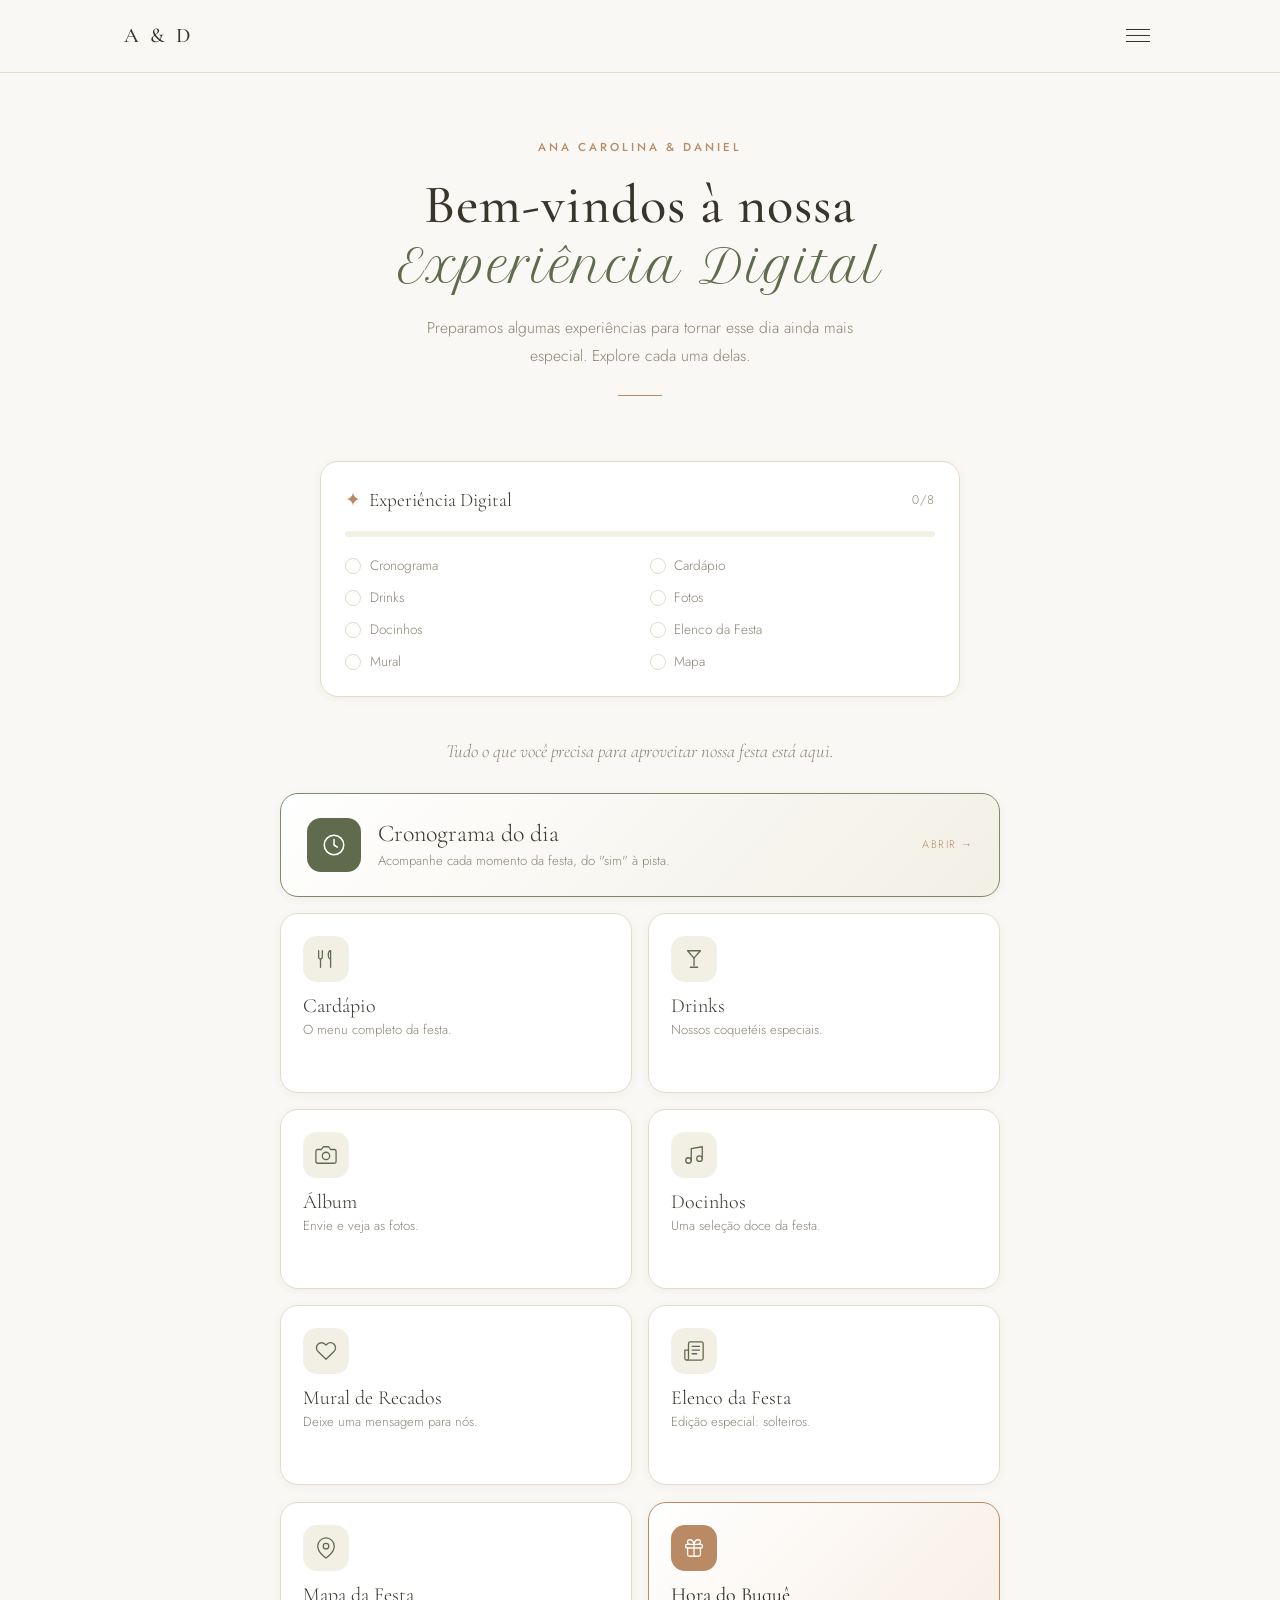
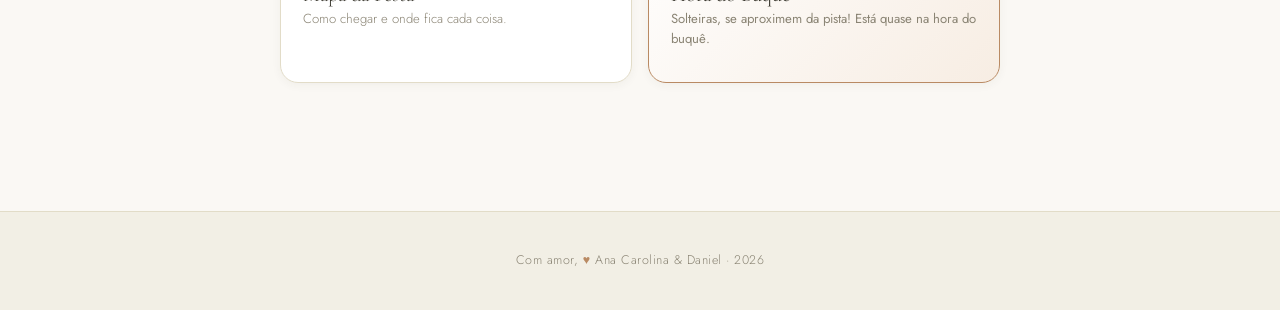
==== index.html @ 4f47874c "Ajustado docinhos" ====
<!DOCTYPE html>
<html lang="pt-BR">
<head>
  <meta charset="UTF-8" />
  <meta name="viewport" content="width=device-width, initial-scale=1.0" />
  <title>Ana Carolina &amp; Daniel | Experiência Digital</title>
  <meta name="description" content="Experiência digital do casamento de Ana Carolina e Daniel." />
  <meta name="theme-color" content="#faf8f4" />
  <link rel="icon" type="image/svg+xml" href="assets/favicon.svg" />
  <link rel="preconnect" href="https://fonts.googleapis.com" />
  <link href="https://fonts.googleapis.com/css2?family=Cormorant+Garamond:ital,wght@0,400;0,500;0,600;1,500&family=Jost:wght@300;400;500;600&family=Petit+Formal+Script&display=swap" rel="stylesheet" />
  <link rel="stylesheet" href="css/style.css" />
</head>
<body>
  <header class="site-header">
    <nav class="nav">
      <a href="index.html" class="nav-logo">A &amp; D</a>
      <button class="nav-toggle" aria-label="Abrir menu">
        <span></span><span></span><span></span>
      </button>
      <ul class="nav-links">
        <li><a href="index.html">Início</a></li>
        <li><a href="cronograma.html">Cronograma</a></li>
        <li><a href="cardapio.html">Cardápio</a></li>
        <li><a href="drinks.html">Drinks</a></li>
        <li><a href="album.html">Álbum Colaborativo</a></li>
        <li><a href="docinhos.html">Docinhos</a></li>
        <li><a href="mural.html">Mural de Recados</a></li>
        <li><a href="solteiros.html">Elenco da Festa</a></li>
        <li><a href="mapa.html">Mapa da Festa</a></li>
      </ul>
    </nav>
  </header>

  <main>
    <section class="hero hero-home reveal">
      <p class="hero-eyebrow">Ana Carolina &amp; Daniel</p>
      <h1>Bem-vindos à nossa<br /><span class="hero-highlight">Experiência Digital</span></h1>
      <p class="hero-lead">
        Preparamos algumas experiências para tornar esse dia ainda mais especial.
        Explore cada uma delas.
      </p>
      <div class="divider"></div>
    </section>

    <section class="section section-experiencia">
      <div class="container">
        <!-- Barra de progresso / gamificação -->
        <div class="progresso reveal" id="progresso" aria-live="polite">
          <div class="progresso-header">
            <span class="progresso-titulo">Experiência Digital</span>
            <span class="progresso-contador" id="progresso-contador">0/8</span>
          </div>
          <div class="progresso-barra"><span class="progresso-fill" id="progresso-fill"></span></div>
          <ul class="progresso-lista" id="progresso-lista"></ul>
          <p class="progresso-final" id="progresso-final" hidden>
            Você explorou toda a experiência digital do casamento!<br />
            <span>Obrigado por fazer parte deste momento.</span>
          </p>
        </div>

        <p class="experiencia-intro reveal">
          Tudo o que você precisa para aproveitar nossa festa está aqui.
        </p>

        <!-- Cronograma em destaque (CTA principal) -->
        <a class="xp-card xp-featured reveal" href="cronograma.html">
          <span class="xp-icon">
            <svg viewBox="0 0 24 24" fill="none" stroke="currentColor" stroke-width="1.4" stroke-linecap="round" stroke-linejoin="round"><circle cx="12" cy="12" r="9"/><path d="M12 7v5l3 2"/></svg>
          </span>
          <span class="xp-body">
            <span class="xp-title">Cronograma do dia</span>
            <span class="xp-desc">Acompanhe cada momento da festa, do "sim" à pista.</span>
          </span>
          <span class="xp-arrow">Abrir &rarr;</span>
        </a>

        <!-- Grid de experiências -->
        <div class="xp-grid">
          <a class="xp-card reveal" href="cardapio.html" style="--i:0">
            <span class="xp-icon">
              <svg viewBox="0 0 24 24" fill="none" stroke="currentColor" stroke-width="1.4" stroke-linecap="round" stroke-linejoin="round"><path d="M4 3v7a2 2 0 0 0 2 2h0a2 2 0 0 0 2-2V3"/><path d="M6 12v9"/><path d="M17 3c-1.5 0-2.5 1.8-2.5 4.5S15.5 12 17 12"/><path d="M17 3v18"/></svg>
            </span>
            <span class="xp-body">
              <span class="xp-title">Cardápio</span>
              <span class="xp-desc">O menu completo da festa.</span>
            </span>
            <span class="xp-arrow">Abrir &rarr;</span>
          </a>

          <a class="xp-card reveal" href="drinks.html" style="--i:1">
            <span class="xp-icon">
              <svg viewBox="0 0 24 24" fill="none" stroke="currentColor" stroke-width="1.4" stroke-linecap="round" stroke-linejoin="round"><path d="M5 3h14l-7 8z"/><path d="M12 11v8"/><path d="M8 21h8"/></svg>
            </span>
            <span class="xp-body">
              <span class="xp-title">Drinks</span>
              <span class="xp-desc">Nossos coquetéis especiais.</span>
            </span>
            <span class="xp-arrow">Abrir &rarr;</span>
          </a>

          <a class="xp-card reveal" href="album.html" style="--i:2">
            <span class="xp-icon">
              <svg viewBox="0 0 24 24" fill="none" stroke="currentColor" stroke-width="1.4" stroke-linecap="round" stroke-linejoin="round"><path d="M23 19a2 2 0 0 1-2 2H3a2 2 0 0 1-2-2V8a2 2 0 0 1 2-2h4l2-3h6l2 3h4a2 2 0 0 1 2 2z"/><circle cx="12" cy="13" r="4"/></svg>
            </span>
            <span class="xp-body">
              <span class="xp-title">Álbum</span>
              <span class="xp-desc">Envie e veja as fotos.</span>
            </span>
            <span class="xp-arrow">Abrir &rarr;</span>
          </a>

          <a class="xp-card reveal" href="docinhos.html" style="--i:3">
            <span class="xp-icon">
              <svg viewBox="0 0 24 24" fill="none" stroke="currentColor" stroke-width="1.4" stroke-linecap="round" stroke-linejoin="round"><path d="M9 18V5l12-2v13"/><circle cx="6" cy="18" r="3"/><circle cx="18" cy="16" r="3"/></svg>
            </span>
            <span class="xp-body">
              <span class="xp-title">Docinhos</span>
              <span class="xp-desc">Uma seleção doce da festa.</span>
            </span>
            <span class="xp-arrow">Abrir &rarr;</span>
          </a>

          <a class="xp-card reveal" href="mural.html" style="--i:4">
            <span class="xp-icon">
              <svg viewBox="0 0 24 24" fill="none" stroke="currentColor" stroke-width="1.4" stroke-linecap="round" stroke-linejoin="round"><path d="M20.8 4.6a5.5 5.5 0 0 0-7.8 0L12 5.6l-1-1a5.5 5.5 0 0 0-7.8 7.8l1 1L12 21l7.8-7.6 1-1a5.5 5.5 0 0 0 0-7.8z"/></svg>
            </span>
            <span class="xp-body">
              <span class="xp-title">Mural de Recados</span>
              <span class="xp-desc">Deixe uma mensagem para nós.</span>
            </span>
            <span class="xp-arrow">Abrir &rarr;</span>
          </a>

          <a class="xp-card reveal" href="solteiros.html" style="--i:5">
            <span class="xp-icon">
              <svg viewBox="0 0 24 24" fill="none" stroke="currentColor" stroke-width="1.4" stroke-linecap="round" stroke-linejoin="round"><path d="M4 22a2 2 0 0 1-2-2v-9h4"/><path d="M6 22h14a2 2 0 0 0 2-2V4a2 2 0 0 0-2-2H8a2 2 0 0 0-2 2v16a2 2 0 0 1-2 2z"/><path d="M10 7h8"/><path d="M10 11h8"/><path d="M10 15h5"/></svg>
            </span>
            <span class="xp-body">
              <span class="xp-title">Elenco da Festa</span>
              <span class="xp-desc">Edição especial: solteiros.</span>
            </span>
            <span class="xp-arrow">Abrir &rarr;</span>
          </a>

          <a class="xp-card reveal" href="mapa.html" style="--i:6">
            <span class="xp-icon">
              <svg viewBox="0 0 24 24" fill="none" stroke="currentColor" stroke-width="1.4" stroke-linecap="round" stroke-linejoin="round"><path d="M21 10c0 7-9 13-9 13s-9-6-9-13a9 9 0 0 1 18 0z"/><circle cx="12" cy="10" r="3"/></svg>
            </span>
            <span class="xp-body">
              <span class="xp-title">Mapa da Festa</span>
              <span class="xp-desc">Como chegar e onde fica cada coisa.</span>
            </span>
            <span class="xp-arrow">Abrir &rarr;</span>
          </a>

          <!-- Card surpresa: desbloqueia automaticamente no horário configurado em js/main.js -->
          <button type="button" class="xp-card xp-surprise is-locked reveal" id="surpresa-card" style="--i:7" aria-live="polite">
            <span class="xp-icon">
              <svg viewBox="0 0 24 24" fill="none" stroke="currentColor" stroke-width="1.4" stroke-linecap="round" stroke-linejoin="round"><rect x="3" y="8" width="18" height="4" rx="1"/><path d="M12 8v13"/><path d="M19 12v7a2 2 0 0 1-2 2H7a2 2 0 0 1-2-2v-7"/><path d="M7.5 8a2.5 2.5 0 0 1 0-5C11 3 12 8 12 8"/><path d="M16.5 8a2.5 2.5 0 0 0 0-5C13 3 12 8 12 8"/></svg>
            </span>
            <span class="xp-body">
              <span class="xp-title">Surpresa</span>
              <span class="xp-desc" id="surpresa-desc">Disponível mais tarde...</span>
            </span>
            <span class="xp-arrow" id="surpresa-arrow"></span>
          </button>
        </div>
      </div>
    </section>
  </main>

  <footer class="site-footer">
    <p>Com amor, <span class="heart">♥</span> Ana Carolina &amp; Daniel · <span data-ano-atual>2026</span></p>
  </footer>

  <script src="js/main.js"></script>
</body>
</html>
---- css/style.css ----
/* =========================================================
   Site do Casamento — Ana Carolina & Daniel
   Estilo: Clean & Minimalista, com tons terrosos e verde-oliva
   Inspirado na identidade visual dos convites/materiais do casal
   ========================================================= */

:root {
  --cor-bg: #faf8f4;
  --cor-bg-alt: #f2efe5;
  --cor-linha: #e2dcc8;
  --cor-texto: #37352c;
  --cor-texto-claro: #8a8474;
  --cor-verde: #7d8a68;
  --cor-verde-escuro: #5f6b4c;
  --cor-terracota: #b98a63;
  --cor-branco: #ffffff;
  --raio: 2px;
  --raio-card: 18px;
  --sombra: 0 2px 10px rgba(55, 53, 44, 0.05);
  --sombra-hover: 0 14px 30px rgba(55, 53, 44, 0.13);
  --fonte-serif: "Cormorant Garamond", serif;
  --fonte-sans: "Jost", sans-serif;
  --fonte-script: "Petit Formal Script", cursive;
}

* {
  box-sizing: border-box;
  margin: 0;
  padding: 0;
}

html {
  scroll-behavior: smooth;
}

body {
  font-family: var(--fonte-sans);
  font-weight: 300;
  background: var(--cor-bg);
  color: var(--cor-texto);
  line-height: 1.75;
}

h1, h2, h3, h4 {
  font-family: var(--fonte-serif);
  color: var(--cor-texto);
  font-weight: 500;
  letter-spacing: 0.3px;
}

a {
  text-decoration: none;
  color: inherit;
}

img {
  max-width: 100%;
  display: block;
}

.container {
  width: 100%;
  max-width: 1080px;
  margin: 0 auto;
  padding: 0 1.5rem;
}

/* ---------- Header / Navegação ---------- */
.site-header {
  position: sticky;
  top: 0;
  z-index: 100;
  background: rgba(250, 248, 244, 0.96);
  backdrop-filter: blur(6px);
  border-bottom: 1px solid var(--cor-linha);
}

.nav {
  display: flex;
  align-items: center;
  justify-content: space-between;
  padding: 1.1rem 1.5rem;
  max-width: 1080px;
  margin: 0 auto;
}

.nav-logo {
  font-family: var(--fonte-serif);
  font-size: 1.3rem;
  letter-spacing: 3px;
  text-transform: uppercase;
  color: var(--cor-texto);
  font-weight: 500;
  white-space: nowrap;
  flex-shrink: 0;
}

.nav-toggle {
  display: flex;
  flex-direction: column;
  gap: 5px;
  background: none;
  border: none;
  cursor: pointer;
  padding: 0.4rem;
}

.nav-toggle span {
  width: 24px;
  height: 1px;
  background: var(--cor-texto);
}

.nav-links {
  position: absolute;
  top: 100%;
  left: 0;
  right: 0;
  background: var(--cor-branco);
  flex-direction: column;
  padding: 0 1.5rem;
  gap: 0.9rem;
  max-height: 0;
  overflow: hidden;
  transition: max-height 0.3s ease, padding 0.3s ease;
  border-bottom: 0 solid var(--cor-linha);
  display: flex;
  list-style: none;
}

.nav-links.open {
  max-height: 500px;
  padding: 1.2rem 1.5rem;
  border-bottom-width: 1px;
}

.nav-links a {
  font-family: var(--fonte-sans);
  font-size: 0.7rem;
  text-transform: uppercase;
  letter-spacing: 1.6px;
  font-weight: 500;
  color: var(--cor-texto-claro);
  padding-bottom: 0.35rem;
  border-bottom: 1px solid transparent;
  transition: color 0.2s, border-color 0.2s;
  white-space: nowrap;
}

.nav-links a:hover,
.nav-links a.active {
  color: var(--cor-verde-escuro);
  border-color: var(--cor-verde);
}

/* ---------- Hero ---------- */
.hero {
  text-align: center;
  padding: 5.5rem 1.5rem 4rem;
  background: var(--cor-bg);
}

.hero-eyebrow {
  text-transform: uppercase;
  letter-spacing: 3px;
  font-size: 0.72rem;
  color: var(--cor-terracota);
  font-weight: 500;
  margin-bottom: 1.1rem;
}

.hero h1 {
  font-size: clamp(2.4rem, 6.5vw, 4.4rem);
  font-weight: 500;
  letter-spacing: 1px;
  margin: 0 0 0.8rem;
}

.hero-amp {
  font-family: var(--fonte-script);
  font-size: 0.75em;
  color: var(--cor-verde-escuro);
  padding: 0 0.1em;
}

.hero-script {
  font-family: var(--fonte-script);
  font-size: clamp(1.3rem, 3vw, 1.7rem);
  color: var(--cor-verde-escuro);
  font-weight: 400;
  margin: 0.4rem 0 1.6rem;
}

.hero p.data-local {
  font-size: 0.8rem;
  text-transform: uppercase;
  letter-spacing: 2.5px;
  color: var(--cor-texto-claro);
  margin-bottom: 2.4rem;
}

.hero .divider {
  width: 44px;
  height: 1px;
  background: var(--cor-terracota);
  margin: 1.6rem auto;
}

/* ---------- Botões ---------- */
.btn {
  display: inline-block;
  padding: 0.9rem 2.3rem;
  border-radius: 999px;
  background: transparent;
  border: 1px solid var(--cor-texto);
  color: var(--cor-texto) !important;
  font-weight: 500;
  transition: background 0.2s, color 0.2s;
  cursor: pointer;
  font-family: var(--fonte-sans);
  font-size: 0.72rem;
  text-transform: uppercase;
  letter-spacing: 2px;
}

.btn:hover {
  background: var(--cor-texto);
  color: var(--cor-branco) !important;
}

.btn-outline {
  border-color: var(--cor-verde);
  color: var(--cor-verde-escuro) !important;
}

.btn-outline:hover {
  background: var(--cor-verde);
  color: var(--cor-branco) !important;
  border-color: var(--cor-verde);
}

/* ---------- Seções genéricas ---------- */
.section {
  padding: 5rem 0;
}

.section-title {
  text-align: center;
  margin-bottom: 0.9rem;
  font-size: clamp(1.8rem, 4vw, 2.6rem);
  font-weight: 500;
}

.section-title::after {
  content: "";
  display: block;
  width: 42px;
  height: 1px;
  background: var(--cor-terracota);
  margin: 1rem auto 0;
}

.section-subtitle {
  text-align: center;
  color: var(--cor-texto-claro);
  max-width: 600px;
  margin: 0 auto 3rem;
  font-size: 0.95rem;
}

.section-alt {
  background: var(--cor-bg-alt);
}

/* ---------- Cards genéricos ---------- */
.card {
  background: transparent;
  border: 1px solid var(--cor-linha);
  border-radius: var(--raio);
  padding: 1.8rem 1.6rem;
  transition: border-color 0.2s, transform 0.2s;
  min-width: 0;
}

.card:hover {
  border-color: var(--cor-verde);
  transform: translateY(-2px);
}

.card h3 {
  font-size: 1.15rem;
  margin-bottom: 0.5rem;
}

.card p {
  color: var(--cor-texto-claro);
  font-size: 0.9rem;
}

.grid {
  display: grid;
  gap: 1.4rem;
  grid-template-columns: 1fr;
}

@media (min-width: 640px) {
  .grid-2 { grid-template-columns: repeat(2, 1fr); }
  .grid-3 { grid-template-columns: repeat(2, 1fr); }
}

@media (min-width: 900px) {
  .grid-3 { grid-template-columns: repeat(3, 1fr); }
}

/* ---------- Cronograma ---------- */
.timeline {
  position: relative;
  max-width: 680px;
  margin: 0 auto;
  padding-left: 2.3rem;
  border-left: 1px solid var(--cor-linha);
}

.timeline-item {
  position: relative;
  padding-bottom: 2.3rem;
}

.timeline-item::before {
  content: "";
  position: absolute;
  left: -2.42rem;
  top: 0.3rem;
  width: 9px;
  height: 9px;
  border-radius: 50%;
  background: var(--cor-bg);
  border: 1px solid var(--cor-verde-escuro);
}

.timeline-time {
  font-weight: 500;
  color: var(--cor-verde-escuro);
  font-family: var(--fonte-serif);
  font-size: 1.15rem;
  letter-spacing: 0.5px;
}

.timeline-title {
  font-family: var(--fonte-sans);
  font-weight: 600;
  text-transform: uppercase;
  font-size: 0.8rem;
  letter-spacing: 1.2px;
  margin: 0.35rem 0 0.35rem;
}

.timeline-desc {
  color: var(--cor-texto-claro);
  font-size: 0.9rem;
}

/* ---------- Cardápio / Drinks ---------- */
.menu-category {
  padding-bottom: 2.3rem;
}

.menu-category h3 {
  text-transform: uppercase;
  letter-spacing: 2.5px;
  font-weight: 500;
  font-size: 1rem;
  border-bottom: 1px solid var(--cor-linha);
  padding-bottom: 0.7rem;
  margin-bottom: 1.2rem;
  color: var(--cor-verde-escuro);
}

.menu-item {
  padding: 0.7rem 0;
  border-bottom: 1px dotted var(--cor-linha);
}

.menu-item:last-child {
  border-bottom: none;
}

.menu-item-name {
  font-weight: 500;
  color: var(--cor-texto);
  font-size: 0.95rem;
  overflow-wrap: break-word;
  word-break: break-word;
}

.menu-item-desc {
  color: var(--cor-texto-claro);
  font-size: 0.82rem;
  overflow-wrap: break-word;
  word-break: break-word;
}

.tag {
  display: inline-block;
  font-size: 0.6rem;
  text-transform: uppercase;
  letter-spacing: 1px;
  border: 1px solid var(--cor-terracota);
  color: var(--cor-terracota);
  padding: 0.12rem 0.5rem;
  border-radius: 999px;
  margin-left: 0.4rem;
  vertical-align: middle;
}

.tag-veg {
  border-color: var(--cor-verde-escuro);
  color: var(--cor-verde-escuro);
}

.drink-card {
  text-align: center;
  padding: 0;
  overflow: hidden;
}

.drink-photo {
  width: 100%;
  aspect-ratio: 1 / 1;
  background: var(--cor-bg-alt);
  border-bottom: 1px solid var(--cor-linha);
}

.drink-photo img {
  width: 100%;
  height: 100%;
  object-fit: cover;
}

.drink-card .menu-item-name {
  display: block;
  text-transform: uppercase;
  letter-spacing: 1.5px;
  font-size: 0.85rem;
  margin: 1.2rem 1.4rem 0.5rem;
}

.drink-card .menu-item-desc {
  font-size: 0.85rem;
  margin: 0 1.4rem 1.4rem;
}

.drink-card .menu-item-name:last-child {
  margin-bottom: 1.4rem;
}

.drink-tbd {
  color: var(--cor-terracota);
  font-style: italic;
}

/* ---------- Álbum colaborativo ---------- */
.album-box {
  text-align: center;
  max-width: 640px;
  margin: 0 auto;
}

.album-steps {
  text-align: left;
  max-width: 500px;
  margin: 2rem auto 0;
  counter-reset: step;
  list-style: none;
}

.album-steps li {
  position: relative;
  padding-left: 2.6rem;
  margin-bottom: 1.1rem;
  counter-increment: step;
  font-size: 0.92rem;
  color: var(--cor-texto-claro);
}

.album-steps li::before {
  content: counter(step);
  position: absolute;
  left: 0;
  top: -0.15rem;
  width: 1.8rem;
  height: 1.8rem;
  border-radius: 50%;
  border: 1px solid var(--cor-texto);
  color: var(--cor-texto);
  display: flex;
  align-items: center;
  justify-content: center;
  font-family: var(--fonte-serif);
  font-weight: 500;
  font-size: 0.9rem;
}

/* ---------- Mural de mensagens ---------- */
.mural-form {
  max-width: 560px;
  margin: 0 auto 3rem;
  display: grid;
  gap: 1.4rem;
}

.mural-form input,
.mural-form textarea {
  width: 100%;
  padding: 0.7rem 0.1rem;
  border: none;
  border-bottom: 1px solid var(--cor-linha);
  border-radius: 0;
  font-family: var(--fonte-sans);
  font-size: 0.95rem;
  background: transparent;
  color: var(--cor-texto);
}

.mural-form input::placeholder,
.mural-form textarea::placeholder {
  color: var(--cor-texto-claro);
}

.mural-form input:focus,
.mural-form textarea:focus {
  outline: none;
  border-color: var(--cor-verde-escuro);
}

.mural-form textarea {
  min-height: 100px;
  resize: vertical;
}

.mural-status {
  text-align: center;
  min-height: 1.2rem;
  color: var(--cor-verde-escuro);
  font-size: 0.85rem;
}

.mural-list {
  display: grid;
  gap: 1.2rem;
  grid-template-columns: repeat(auto-fit, minmax(260px, 1fr));
}

.mural-card {
  background: transparent;
  border: 1px solid var(--cor-linha);
  border-top: 2px solid var(--cor-terracota);
  border-radius: var(--raio);
  padding: 1.3rem;
}

.mural-message {
  font-family: var(--fonte-serif);
  font-style: italic;
  font-size: 1.05rem;
  margin-bottom: 0.7rem;
}

.mural-author {
  font-family: var(--fonte-sans);
  text-transform: uppercase;
  letter-spacing: 1px;
  color: var(--cor-verde-escuro);
  font-size: 0.7rem;
}

.mural-empty {
  text-align: center;
  color: var(--cor-texto-claro);
  grid-column: 1 / -1;
}

/* ---------- Jornal dos Solteiros ---------- */
.jornal-header {
  text-align: center;
  border-top: 1px solid var(--cor-texto);
  border-bottom: 1px solid var(--cor-texto);
  padding: 1.6rem 0;
  margin-bottom: 2.8rem;
}

.jornal-header h1 {
  font-size: clamp(1.9rem, 5vw, 3rem);
  letter-spacing: 1px;
}

.jornal-header .edicao {
  font-size: 0.72rem;
  text-transform: uppercase;
  letter-spacing: 2.5px;
  color: var(--cor-texto-claro);
}

.jornal-header .edicao-destaque {
  margin-top: 0.5rem;
  color: var(--cor-terracota);
  font-weight: 600;
}

.solteiro-card {
  background: transparent;
  border: 1px solid var(--cor-linha);
  border-radius: var(--raio);
  overflow: hidden;
}

.solteiro-foto {
  width: 100%;
  aspect-ratio: 4 / 3;
  object-fit: cover;
  background: var(--cor-bg-alt);
  filter: grayscale(10%);
}

.solteiro-info {
  padding: 1.2rem;
}

.solteiro-nome {
  font-size: 1.25rem;
  margin-bottom: 0.3rem;
}

.solteiro-manchete {
  font-family: var(--fonte-sans);
  font-weight: 500;
  color: var(--cor-terracota);
  font-size: 0.72rem;
  letter-spacing: 1px;
  text-transform: uppercase;
  margin-bottom: 0.6rem;
}

.solteiro-desc {
  font-size: 0.88rem;
  color: var(--cor-texto-claro);
  line-height: 1.6;
}

.solteiro-loc {
  font-size: 0.75rem;
  color: var(--cor-terracota);
  letter-spacing: 0.5px;
  margin-bottom: 0.6rem;
}

.solteiro-tags {
  margin-top: 0.9rem;
  font-size: 0.72rem;
  text-transform: uppercase;
  letter-spacing: 1px;
  color: var(--cor-verde-escuro);
  border-top: 1px solid var(--cor-linha);
  padding-top: 0.7rem;
}

.grid-3 .solteiro-card.reveal {
  transition-delay: calc(var(--i, 0) * 60ms);
}

/* ---------- Mapa da festa ---------- */
.mapa-embed {
  border: 1px solid var(--cor-linha);
  border-radius: var(--raio);
  overflow: hidden;
}

.mapa-embed iframe {
  width: 100%;
  height: 420px;
  border: 0;
}

.planta-baixa {
  max-width: 900px;
  margin: 2.8rem auto 0;
  text-align: center;
}

.planta-viewer {
  position: relative;
  height: 480px;
  border: 1px solid var(--cor-linha);
  border-radius: var(--raio-card, 12px);
  overflow: hidden;
  background: var(--cor-bg-alt);
  cursor: default;
  touch-action: none;
}

.planta-viewer.pode-arrastar {
  cursor: grab;
}

.planta-viewer.arrastando {
  cursor: grabbing;
}

.planta-viewer-track {
  position: relative;
  width: 100%;
  height: 100%;
  transform-origin: center center;
  transition: transform 0.15s ease-out;
  will-change: transform;
}

.planta-viewer.arrastando .planta-viewer-track {
  transition: none;
}

.planta-viewer-track img {
  width: 100%;
  height: 100%;
  object-fit: contain;
  -webkit-user-drag: none;
  user-select: none;
  pointer-events: none;
}

.map-marker {
  position: absolute;
  display: flex;
  flex-direction: column;
  align-items: center;
  gap: 0.25rem;
  transform: translate(-50%, -100%);
  z-index: 5;
}

.map-pin {
  width: 3rem;
  height: 3rem;
  border: 1px solid rgba(95, 107, 76, 0.25);
  border-radius: 999px;
  background: rgba(255, 255, 255, 0.92);
  color: var(--cor-verde-escuro);
  font-size: 1.45rem;
  line-height: 1;
  display: inline-grid;
  place-items: center;
  cursor: pointer;
  box-shadow: 0 8px 18px rgba(55, 53, 44, 0.12);
  transition: transform 0.2s ease, box-shadow 0.2s ease, border-color 0.2s ease;
}

.map-pin:hover,
.map-pin:focus-visible,
.map-pin.is-open {
  transform: scale(1.06);
  border-color: rgba(95, 107, 76, 0.45);
  box-shadow: 0 12px 24px rgba(55, 53, 44, 0.16);
}

.map-pin:focus-visible {
  outline: 2px solid rgba(95, 107, 76, 0.35);
  outline-offset: 3px;
}

.map-emoji {
  display: block;
  line-height: 1;
}

.map-label {
  padding: 0.2rem 0.55rem;
  border-radius: 999px;
  background: rgba(255, 255, 255, 0.88);
  border: 1px solid rgba(95, 107, 76, 0.12);
  color: var(--cor-texto);
  font-size: 0.72rem;
  font-weight: 500;
  letter-spacing: 0.3px;
  white-space: nowrap;
  pointer-events: none;
  box-shadow: 0 6px 14px rgba(55, 53, 44, 0.08);
}

.planta-controls {
  position: absolute;
  right: 0.9rem;
  bottom: 0.9rem;
  display: flex;
  gap: 0.4rem;
}

.planta-controls button {
  width: 34px;
  height: 34px;
  border-radius: 50%;
  border: 1px solid var(--cor-linha);
  background: var(--cor-branco);
  color: var(--cor-texto);
  font-size: 1rem;
  line-height: 1;
  cursor: pointer;
  box-shadow: var(--sombra);
  transition: background 0.2s, border-color 0.2s;
}

.planta-controls button:hover {
  background: var(--cor-bg-alt);
  border-color: var(--cor-verde);
}

@media (max-width: 600px) {
  .planta-viewer {
    height: 360px;
  }
}

/* ---------- Footer ---------- */
.site-footer {
  background: var(--cor-bg-alt);
  border-top: 1px solid var(--cor-linha);
  color: var(--cor-texto-claro);
  text-align: center;
  padding: 2.4rem 1.5rem;
  margin-top: 3rem;
}

.site-footer p {
  font-size: 0.78rem;
  letter-spacing: 0.5px;
}

.site-footer .heart {
  color: var(--cor-terracota);
}

/* =====================================================================
   Experiência Digital (Home) — cards tipo app, progresso e animações
   ===================================================================== */

/* ---------- Animações de entrada ---------- */
.reveal {
  opacity: 0;
  transform: translateY(18px);
  transition: opacity 0.6s ease, transform 0.6s ease;
  will-change: opacity, transform;
}

.reveal.is-visible {
  opacity: 1;
  transform: none;
}

@media (prefers-reduced-motion: reduce) {
  .reveal {
    opacity: 1;
    transform: none;
    transition: none;
  }
}

/* ---------- Hero da home ---------- */
.hero-home {
  padding: 4rem 1.5rem 1.5rem;
}

.hero-home h1 {
  font-size: clamp(2.1rem, 6vw, 3.4rem);
  line-height: 1.12;
  margin-bottom: 1.1rem;
}

.hero-highlight {
  font-family: var(--fonte-script);
  font-weight: 400;
  color: var(--cor-verde-escuro);
  font-size: 0.82em;
  display: inline-block;
  margin-top: 0.2rem;
}

.hero-lead {
  max-width: 480px;
  margin: 0 auto;
  color: var(--cor-texto-claro);
  font-size: 0.98rem;
}

.section-experiencia {
  padding-top: 1rem;
}

.experiencia-intro {
  text-align: center;
  color: var(--cor-texto-claro);
  font-family: var(--fonte-serif);
  font-style: italic;
  font-size: 1.15rem;
  margin: 0 auto 1.6rem;
  max-width: 520px;
}

/* ---------- Barra de progresso / gamificação ---------- */
.progresso {
  background: var(--cor-branco);
  border: 1px solid var(--cor-linha);
  border-radius: var(--raio-card);
  box-shadow: var(--sombra);
  padding: 1.4rem 1.5rem;
  max-width: 640px;
  margin: 0 auto 2.4rem;
}

.progresso-header {
  display: flex;
  align-items: center;
  justify-content: space-between;
  margin-bottom: 0.8rem;
}

.progresso-titulo {
  font-family: var(--fonte-serif);
  font-size: 1.2rem;
  color: var(--cor-texto);
}

.progresso-titulo::before {
  content: "✦";
  color: var(--cor-terracota);
  margin-right: 0.5rem;
}

.progresso-contador {
  font-size: 0.78rem;
  letter-spacing: 1px;
  color: var(--cor-texto-claro);
  font-variant-numeric: tabular-nums;
}

.progresso-barra {
  height: 6px;
  border-radius: 999px;
  background: var(--cor-bg-alt);
  overflow: hidden;
  margin-bottom: 1.1rem;
}

.progresso-fill {
  display: block;
  height: 100%;
  width: 0;
  border-radius: 999px;
  background: linear-gradient(90deg, var(--cor-verde), var(--cor-terracota));
  transition: width 0.7s ease;
}

.progresso-lista {
  list-style: none;
  display: grid;
  grid-template-columns: repeat(2, 1fr);
  gap: 0.5rem 1.2rem;
}

.progresso-item {
  display: flex;
  align-items: center;
  gap: 0.55rem;
  font-size: 0.85rem;
}

.progresso-item a {
  color: var(--cor-texto-claro);
  transition: color 0.2s;
}

.progresso-item a:hover {
  color: var(--cor-verde-escuro);
}

.progresso-check {
  width: 16px;
  height: 16px;
  border-radius: 50%;
  border: 1px solid var(--cor-linha);
  flex-shrink: 0;
  position: relative;
  transition: background 0.3s, border-color 0.3s;
}

.progresso-item.feito .progresso-check {
  background: var(--cor-verde-escuro);
  border-color: var(--cor-verde-escuro);
}

.progresso-item.feito .progresso-check::after {
  content: "";
  position: absolute;
  left: 5px;
  top: 2px;
  width: 4px;
  height: 8px;
  border: solid var(--cor-branco);
  border-width: 0 1.5px 1.5px 0;
  transform: rotate(45deg);
}

.progresso-item.feito a {
  color: var(--cor-texto);
}

.progresso-final {
  text-align: center;
  margin-top: 1.2rem;
  padding-top: 1.1rem;
  border-top: 1px solid var(--cor-linha);
  font-family: var(--fonte-serif);
  font-size: 1.15rem;
  color: var(--cor-verde-escuro);
}

.progresso-final span {
  display: block;
  font-family: var(--fonte-sans);
  font-size: 0.82rem;
  color: var(--cor-texto-claro);
  margin-top: 0.3rem;
}

/* ---------- Cards de experiência ---------- */
.xp-grid {
  display: grid;
  grid-template-columns: repeat(2, 1fr);
  gap: 1rem;
  max-width: 720px;
  margin: 0 auto;
}

.xp-grid .reveal {
  transition-delay: calc(var(--i, 0) * 55ms);
}

.xp-card {
  display: flex;
  flex-direction: column;
  align-items: flex-start;
  gap: 0.7rem;
  background: var(--cor-branco);
  border: 1px solid var(--cor-linha);
  border-radius: var(--raio-card);
  box-shadow: var(--sombra);
  padding: 1.4rem;
  text-align: left;
  color: inherit;
  cursor: pointer;
  font-family: inherit;
  width: 100%;
  transition: transform 0.28s ease, box-shadow 0.28s ease, border-color 0.28s ease;
}

.xp-card:hover {
  transform: translateY(-4px) scale(1.02);
  box-shadow: var(--sombra-hover);
  border-color: transparent;
}

.xp-card:active {
  transform: translateY(-1px) scale(1.0);
}

.xp-icon {
  display: inline-flex;
  align-items: center;
  justify-content: center;
  width: 46px;
  height: 46px;
  border-radius: 14px;
  background: var(--cor-bg-alt);
  color: var(--cor-verde-escuro);
}

.xp-icon svg {
  width: 22px;
  height: 22px;
}

.xp-body {
  display: flex;
  flex-direction: column;
  gap: 0.15rem;
}

.xp-title {
  font-family: var(--fonte-serif);
  font-size: 1.25rem;
  line-height: 1.2;
  color: var(--cor-texto);
}

.xp-desc {
  font-size: 0.82rem;
  color: var(--cor-texto-claro);
  line-height: 1.5;
}

.xp-arrow {
  margin-top: auto;
  font-size: 0.68rem;
  text-transform: uppercase;
  letter-spacing: 1.5px;
  color: var(--cor-terracota);
  opacity: 0;
  transform: translateX(-4px);
  transition: opacity 0.28s ease, transform 0.28s ease;
}

.xp-card:hover .xp-arrow {
  opacity: 1;
  transform: none;
}

/* Cronograma em destaque (CTA principal) */
.xp-featured {
  flex-direction: row;
  align-items: center;
  gap: 1.1rem;
  max-width: 720px;
  margin: 0 auto 1rem;
  padding: 1.5rem 1.6rem;
  background: linear-gradient(135deg, #ffffff 0%, var(--cor-bg-alt) 100%);
  border-color: var(--cor-verde);
}

.xp-featured .xp-icon {
  width: 54px;
  height: 54px;
  background: var(--cor-verde-escuro);
  color: var(--cor-branco);
  flex-shrink: 0;
}

.xp-featured .xp-icon svg {
  width: 26px;
  height: 26px;
}

.xp-featured .xp-body {
  flex: 1;
}

.xp-featured .xp-title {
  font-size: 1.5rem;
}

.xp-featured .xp-arrow {
  margin-top: 0;
  opacity: 1;
  transform: none;
  white-space: nowrap;
}

/* Card surpresa (bloqueado / liberado) */
.xp-surprise.is-locked {
  cursor: default;
  background: var(--cor-bg-alt);
  border-style: dashed;
  box-shadow: none;
}

.xp-surprise.is-locked:hover {
  transform: none;
  box-shadow: none;
  border-color: var(--cor-linha);
}

.xp-surprise.is-locked .xp-icon {
  background: transparent;
  color: var(--cor-texto-claro);
}

.xp-surprise.is-locked .xp-title,
.xp-surprise.is-locked .xp-desc {
  color: var(--cor-texto-claro);
}

.xp-surprise.is-unlocked {
  border-color: var(--cor-terracota);
  background: linear-gradient(135deg, #ffffff 0%, #f7ede3 100%);
}

.xp-surprise.is-unlocked .xp-icon {
  background: var(--cor-terracota);
  color: var(--cor-branco);
}

/* ---------- Docinhos ---------- */
.docinhos-box {
  max-width: 640px;
  margin: 0 auto;
  border-radius: var(--raio-card);
  overflow: hidden;
  box-shadow: var(--sombra);
}

.docinhos-box iframe {
  display: block;
  width: 100%;
  border: 0;
}

/* ---------- Responsividade da home ---------- */
@media (max-width: 480px) {
  .xp-grid {
    gap: 0.8rem;
  }

  .xp-card {
    padding: 1.1rem;
    border-radius: 16px;
  }

  .xp-icon {
    width: 42px;
    height: 42px;
  }

  .xp-title {
    font-size: 1.1rem;
  }

  .xp-arrow {
    opacity: 1;
    transform: none;
  }

  .xp-featured {
    padding: 1.2rem;
  }

  .xp-featured .xp-title {
    font-size: 1.3rem;
  }

  .progresso-lista {
    grid-template-columns: 1fr;
  }
}
.map-tooltip {
  position: absolute;
  left: 50%;
  bottom: calc(100% + 10px);
  transform: translateX(-50%) translateY(4px);
  background: rgba(35, 28, 23, 0.96);
  color: #fff;
  font-size: 0.72rem;
  line-height: 1.35;
  padding: 0.45rem 0.6rem;
  border-radius: 10px;
  width: max-content;
  max-width: 180px;
  text-align: center;
  pointer-events: none;
  opacity: 0;
  transition: opacity 0.2s ease, transform 0.2s ease;
  z-index: 6;
}

.map-tooltip::after {
  content: "";
  position: absolute;
  top: 100%;
  left: 50%;
  transform: translateX(-50%);
  border: 6px solid transparent;
  border-top-color: rgba(35, 28, 23, 0.96);
}

.map-pin.is-open + .map-tooltip {
  opacity: 1;
  transform: translateX(-50%) translateY(0);
}
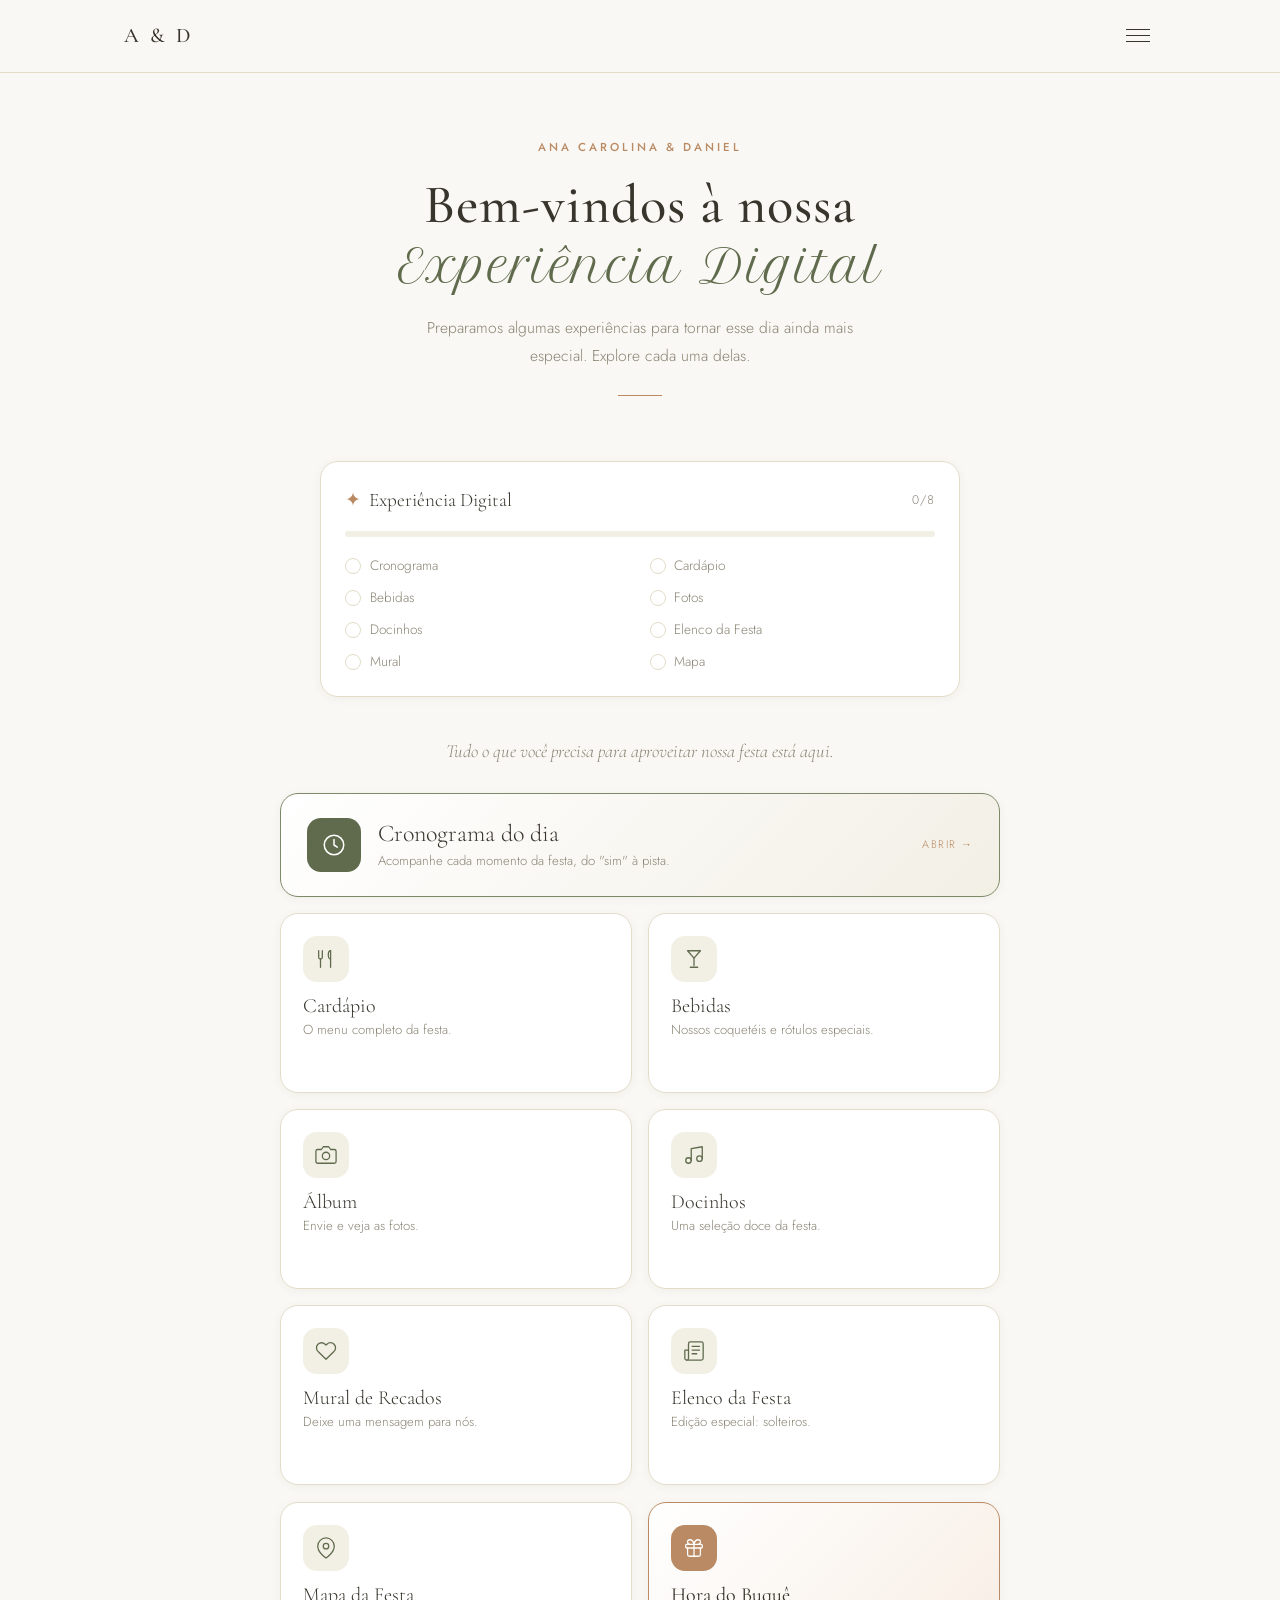
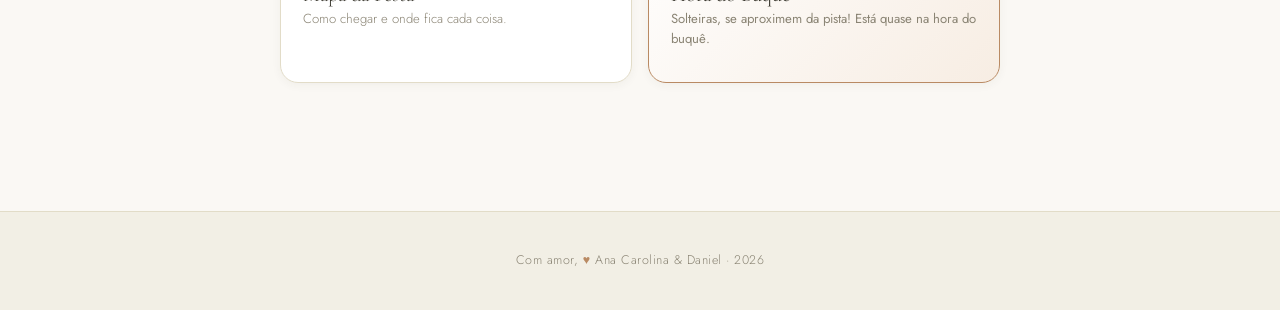
==== commit 2c44879d: "alterado bebidas" ====
--- a/index.html
+++ b/index.html
@@ -22,7 +22,7 @@
         <li><a href="index.html">Início</a></li>
         <li><a href="cronograma.html">Cronograma</a></li>
         <li><a href="cardapio.html">Cardápio</a></li>
-        <li><a href="drinks.html">Drinks</a></li>
+        <li><a href="drinks.html">Bebidas</a></li>
         <li><a href="album.html">Álbum Colaborativo</a></li>
         <li><a href="docinhos.html">Docinhos</a></li>
         <li><a href="mural.html">Mural de Recados</a></li>
@@ -93,8 +93,8 @@
               <svg viewBox="0 0 24 24" fill="none" stroke="currentColor" stroke-width="1.4" stroke-linecap="round" stroke-linejoin="round"><path d="M5 3h14l-7 8z"/><path d="M12 11v8"/><path d="M8 21h8"/></svg>
             </span>
             <span class="xp-body">
-              <span class="xp-title">Drinks</span>
-              <span class="xp-desc">Nossos coquetéis especiais.</span>
+              <span class="xp-title">Bebidas</span>
+              <span class="xp-desc">Nossos coquetéis e rótulos especiais.</span>
             </span>
             <span class="xp-arrow">Abrir &rarr;</span>
           </a>
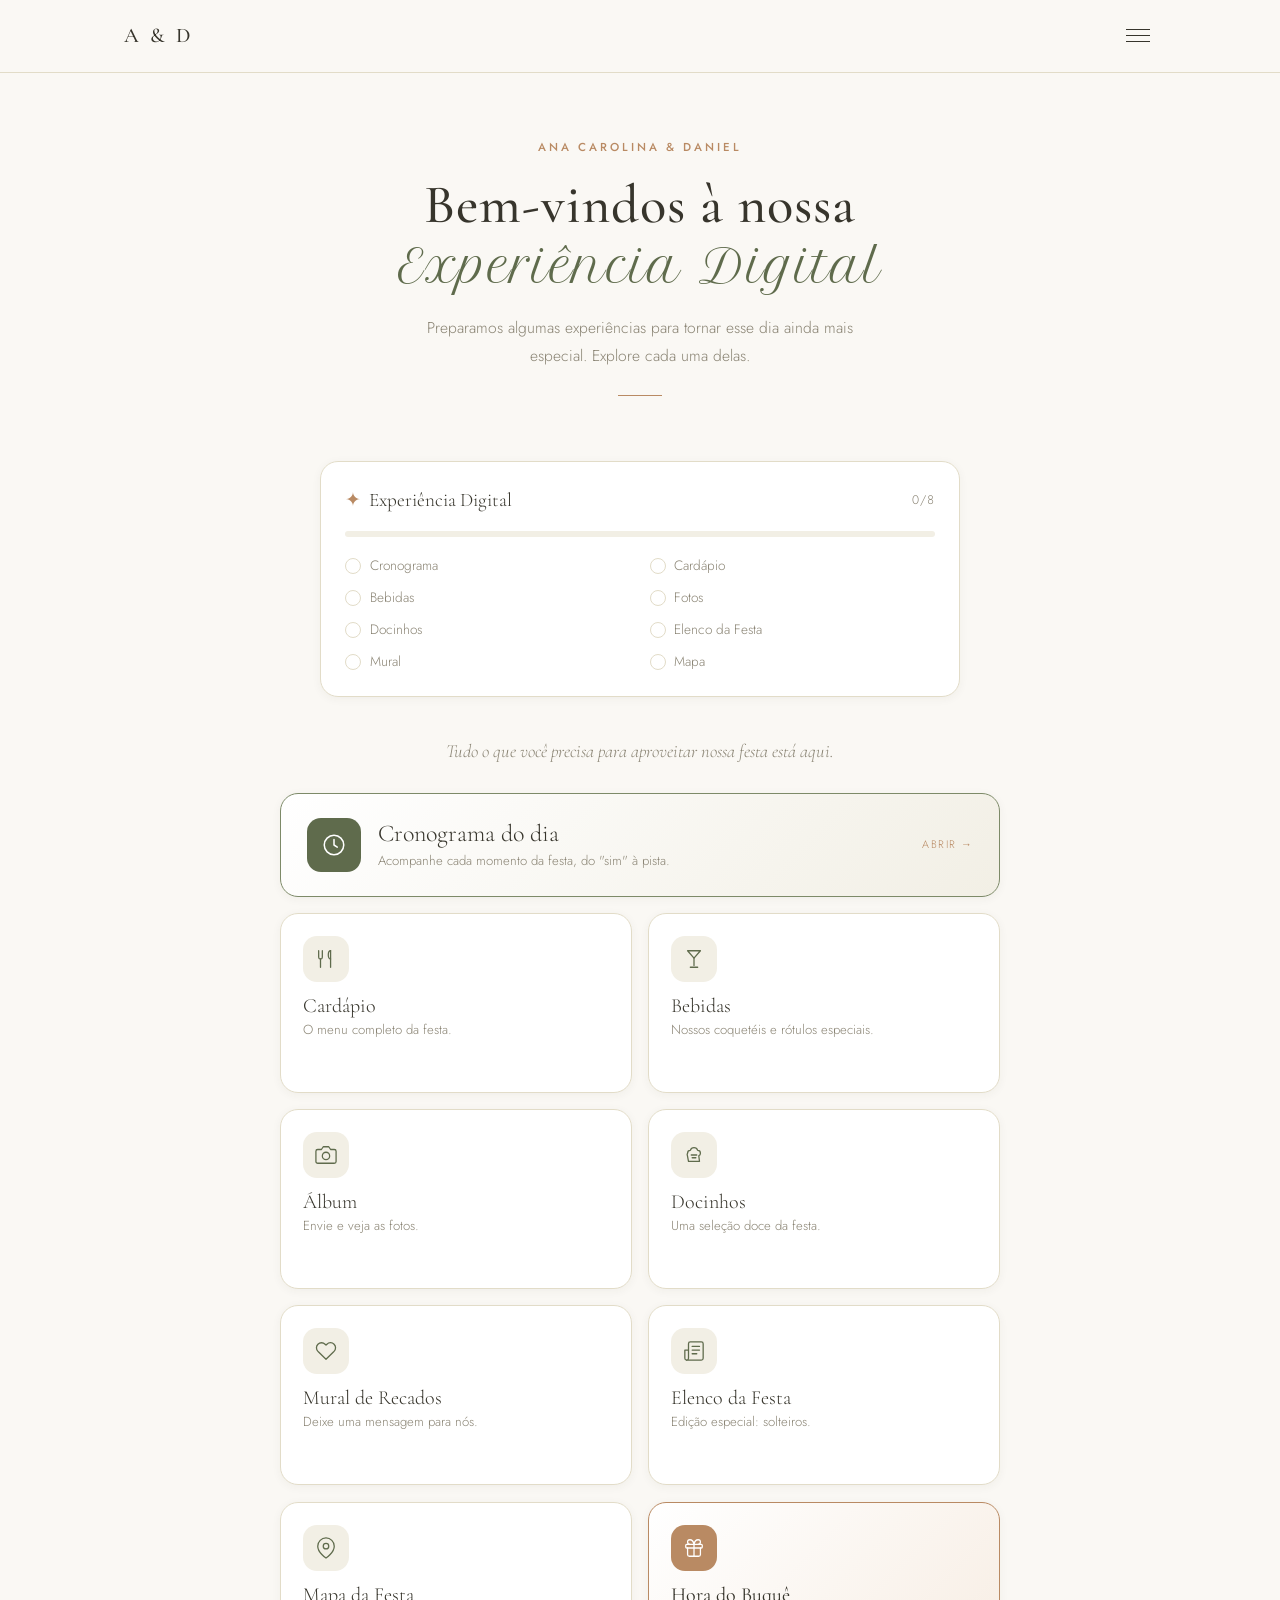
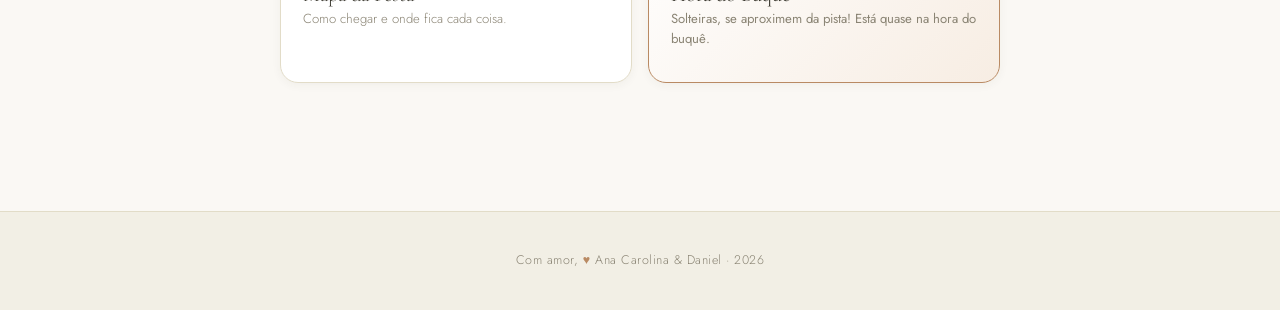
==== commit a92c9fbe: "Add docinhos" ====
--- a/index.html
+++ b/index.html
@@ -112,7 +112,7 @@
 
           <a class="xp-card reveal" href="docinhos.html" style="--i:3">
             <span class="xp-icon">
-              <svg viewBox="0 0 24 24" fill="none" stroke="currentColor" stroke-width="1.4" stroke-linecap="round" stroke-linejoin="round"><path d="M9 18V5l12-2v13"/><circle cx="6" cy="18" r="3"/><circle cx="18" cy="16" r="3"/></svg>
+              <svg viewBox="0 0 24 24" fill="none" stroke="currentColor" stroke-width="1.4" stroke-linecap="round" stroke-linejoin="round"><path d="M5 10c0-1.7 1.3-3 3-3 .6-2 2.2-3 4-3s3.4 1 4 3c1.7 0 3 1.3 3 3 0 1.2-.7 2.3-1.8 2.8L18 19H6l-1.2-6.2A3 3 0 0 1 5 10Z"/><path d="M9 12h6"/><path d="M10 15h4"/></svg>
             </span>
             <span class="xp-body">
               <span class="xp-title">Docinhos</span>
--- a/css/style.css
+++ b/css/style.css
@@ -739,18 +739,18 @@
 }
 
 .map-pin {
-  width: 3rem;
-  height: 3rem;
+  width: 1.5rem;
+  height: 1.5rem;
   border: 1px solid rgba(95, 107, 76, 0.25);
   border-radius: 999px;
   background: rgba(255, 255, 255, 0.92);
   color: var(--cor-verde-escuro);
-  font-size: 1.45rem;
+  font-size: 0.72rem;
   line-height: 1;
   display: inline-grid;
   place-items: center;
   cursor: pointer;
-  box-shadow: 0 8px 18px rgba(55, 53, 44, 0.12);
+  box-shadow: 0 4px 9px rgba(55, 53, 44, 0.12);
   transition: transform 0.2s ease, box-shadow 0.2s ease, border-color 0.2s ease;
 }
 
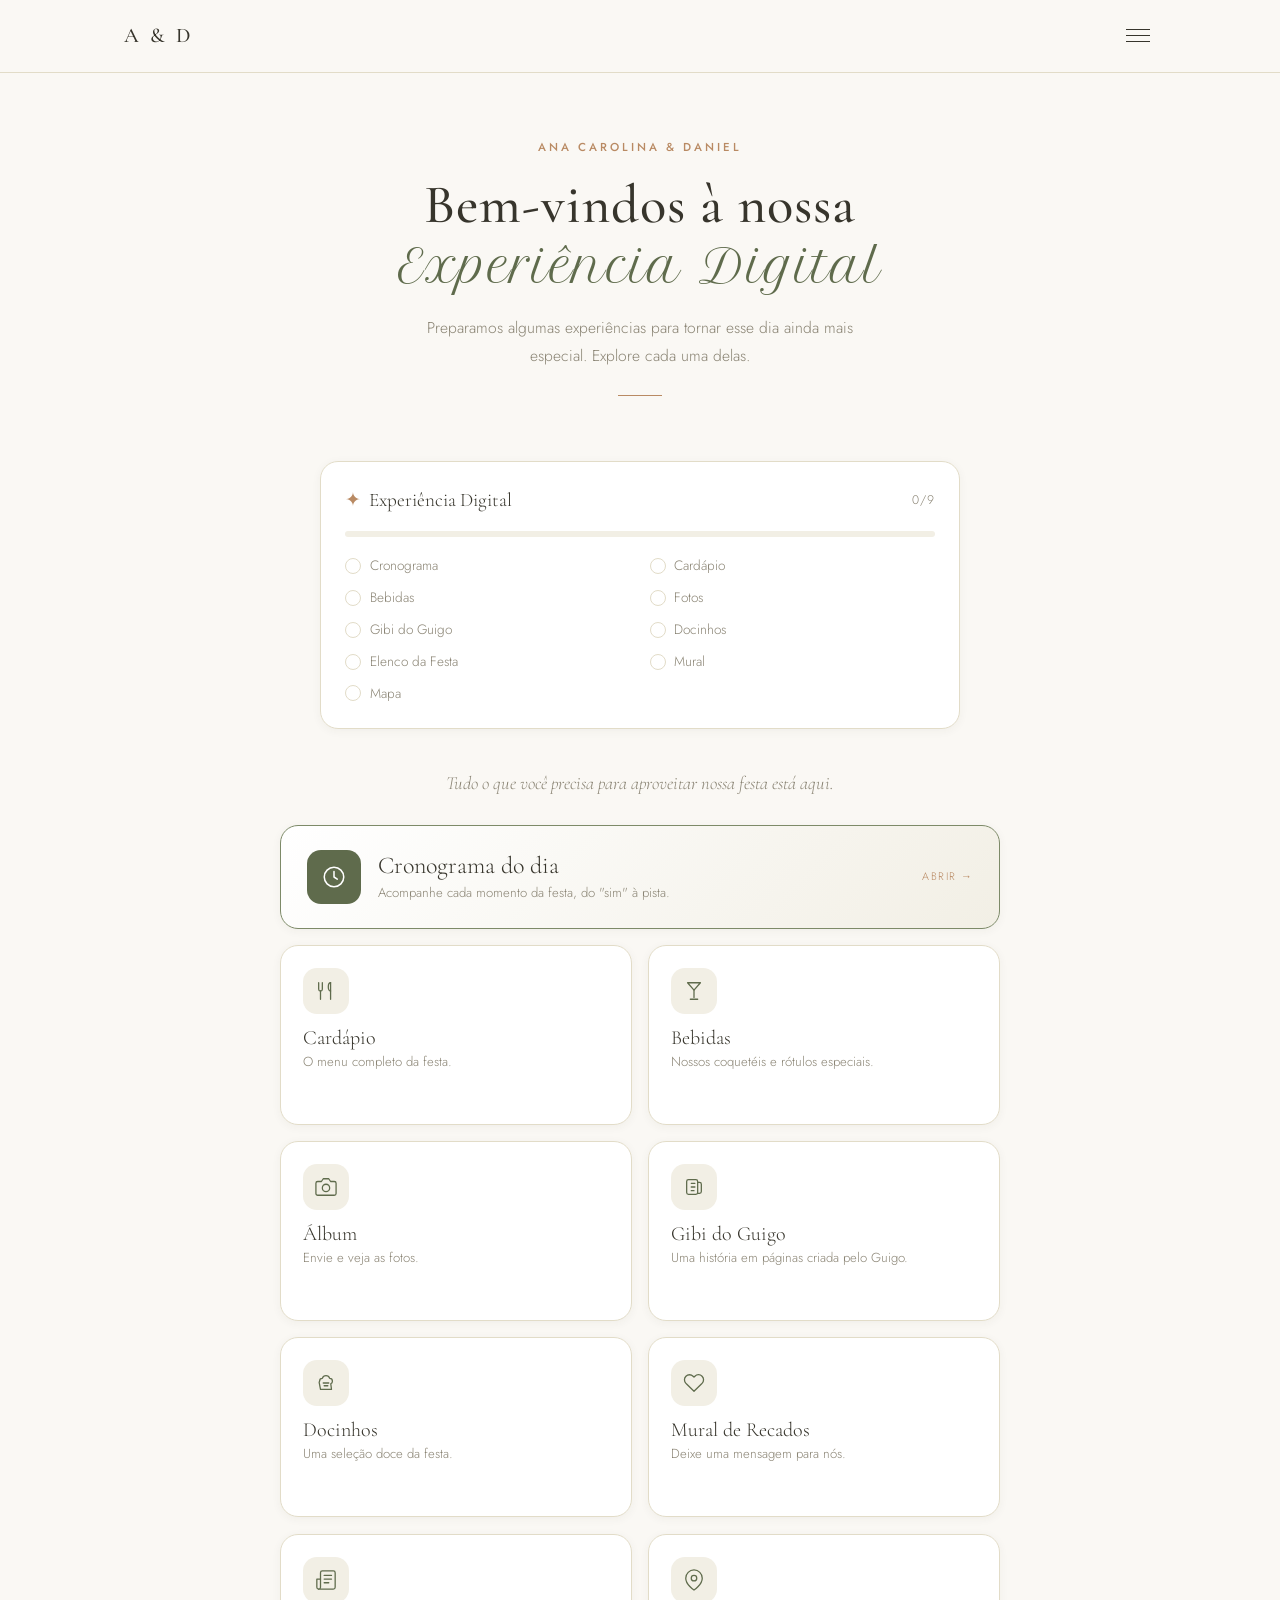
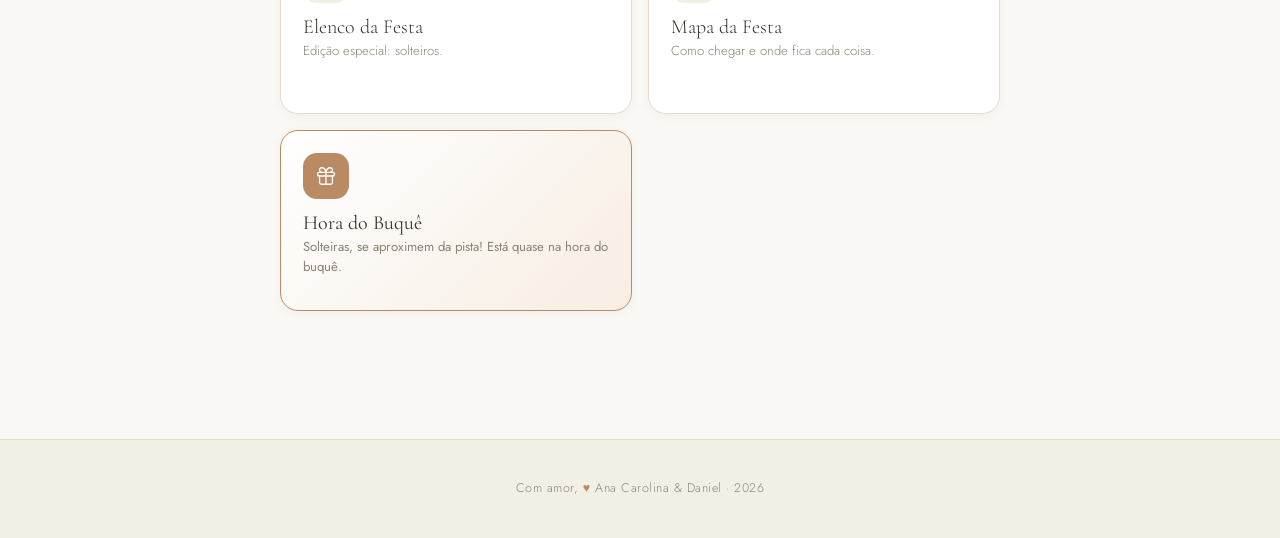
==== commit 046433d4: "Add gibi" ====
--- a/index.html
+++ b/index.html
@@ -24,6 +24,7 @@
         <li><a href="cardapio.html">Cardápio</a></li>
         <li><a href="drinks.html">Bebidas</a></li>
         <li><a href="album.html">Álbum Colaborativo</a></li>
+        <li><a href="gibi.html">Gibi do Guigo</a></li>
         <li><a href="docinhos.html">Docinhos</a></li>
         <li><a href="mural.html">Mural de Recados</a></li>
         <li><a href="solteiros.html">Elenco da Festa</a></li>
@@ -110,7 +111,18 @@
             <span class="xp-arrow">Abrir &rarr;</span>
           </a>
 
-          <a class="xp-card reveal" href="docinhos.html" style="--i:3">
+          <a class="xp-card reveal" href="gibi.html" style="--i:3">
+            <span class="xp-icon">
+              <svg viewBox="0 0 24 24" fill="none" stroke="currentColor" stroke-width="1.4" stroke-linecap="round" stroke-linejoin="round"><path d="M6 4h8a2 2 0 0 1 2 2v12a2 2 0 0 1-2 2H6a2 2 0 0 1-2-2V6a2 2 0 0 1 2-2z"/><path d="M16 7h2a2 2 0 0 1 2 2v8a2 2 0 0 1-2 2h-2"/><path d="M9 8h4"/><path d="M9 12h4"/><path d="M9 16h3"/></svg>
+            </span>
+            <span class="xp-body">
+              <span class="xp-title">Gibi do Guigo</span>
+              <span class="xp-desc">Uma história em páginas criada pelo Guigo.</span>
+            </span>
+            <span class="xp-arrow">Abrir &rarr;</span>
+          </a>
+
+          <a class="xp-card reveal" href="docinhos.html" style="--i:4">
             <span class="xp-icon">
               <svg viewBox="0 0 24 24" fill="none" stroke="currentColor" stroke-width="1.4" stroke-linecap="round" stroke-linejoin="round"><path d="M5 10c0-1.7 1.3-3 3-3 .6-2 2.2-3 4-3s3.4 1 4 3c1.7 0 3 1.3 3 3 0 1.2-.7 2.3-1.8 2.8L18 19H6l-1.2-6.2A3 3 0 0 1 5 10Z"/><path d="M9 12h6"/><path d="M10 15h4"/></svg>
             </span>
@@ -121,7 +133,7 @@
             <span class="xp-arrow">Abrir &rarr;</span>
           </a>
 
-          <a class="xp-card reveal" href="mural.html" style="--i:4">
+          <a class="xp-card reveal" href="mural.html" style="--i:5">
             <span class="xp-icon">
               <svg viewBox="0 0 24 24" fill="none" stroke="currentColor" stroke-width="1.4" stroke-linecap="round" stroke-linejoin="round"><path d="M20.8 4.6a5.5 5.5 0 0 0-7.8 0L12 5.6l-1-1a5.5 5.5 0 0 0-7.8 7.8l1 1L12 21l7.8-7.6 1-1a5.5 5.5 0 0 0 0-7.8z"/></svg>
             </span>
@@ -132,7 +144,7 @@
             <span class="xp-arrow">Abrir &rarr;</span>
           </a>
 
-          <a class="xp-card reveal" href="solteiros.html" style="--i:5">
+          <a class="xp-card reveal" href="solteiros.html" style="--i:6">
             <span class="xp-icon">
               <svg viewBox="0 0 24 24" fill="none" stroke="currentColor" stroke-width="1.4" stroke-linecap="round" stroke-linejoin="round"><path d="M4 22a2 2 0 0 1-2-2v-9h4"/><path d="M6 22h14a2 2 0 0 0 2-2V4a2 2 0 0 0-2-2H8a2 2 0 0 0-2 2v16a2 2 0 0 1-2 2z"/><path d="M10 7h8"/><path d="M10 11h8"/><path d="M10 15h5"/></svg>
             </span>
@@ -143,7 +155,7 @@
             <span class="xp-arrow">Abrir &rarr;</span>
           </a>
 
-          <a class="xp-card reveal" href="mapa.html" style="--i:6">
+          <a class="xp-card reveal" href="mapa.html" style="--i:7">
             <span class="xp-icon">
               <svg viewBox="0 0 24 24" fill="none" stroke="currentColor" stroke-width="1.4" stroke-linecap="round" stroke-linejoin="round"><path d="M21 10c0 7-9 13-9 13s-9-6-9-13a9 9 0 0 1 18 0z"/><circle cx="12" cy="10" r="3"/></svg>
             </span>
@@ -155,7 +167,7 @@
           </a>
 
           <!-- Card surpresa: desbloqueia automaticamente no horário configurado em js/main.js -->
-          <button type="button" class="xp-card xp-surprise is-locked reveal" id="surpresa-card" style="--i:7" aria-live="polite">
+          <button type="button" class="xp-card xp-surprise is-locked reveal" id="surpresa-card" style="--i:8" aria-live="polite">
             <span class="xp-icon">
               <svg viewBox="0 0 24 24" fill="none" stroke="currentColor" stroke-width="1.4" stroke-linecap="round" stroke-linejoin="round"><rect x="3" y="8" width="18" height="4" rx="1"/><path d="M12 8v13"/><path d="M19 12v7a2 2 0 0 1-2 2H7a2 2 0 0 1-2-2v-7"/><path d="M7.5 8a2.5 2.5 0 0 1 0-5C11 3 12 8 12 8"/><path d="M16.5 8a2.5 2.5 0 0 0 0-5C13 3 12 8 12 8"/></svg>
             </span>
--- a/css/style.css
+++ b/css/style.css
@@ -710,6 +710,9 @@
   position: relative;
   width: 100%;
   height: 100%;
+  display: flex;
+  align-items: center;
+  justify-content: center;
   transform-origin: center center;
   transition: transform 0.15s ease-out;
   will-change: transform;
@@ -719,10 +722,21 @@
   transition: none;
 }
 
+.planta-map-surface {
+  position: relative;
+  width: min(100%, calc(100vh * 1840 / 1230));
+  max-width: 100%;
+  max-height: 100%;
+  aspect-ratio: 1840 / 1230;
+  overflow: hidden;
+}
+
 .planta-viewer-track img {
+  display: block;
   width: 100%;
   height: 100%;
   object-fit: contain;
+  object-position: center;
   -webkit-user-drag: none;
   user-select: none;
   pointer-events: none;
@@ -772,20 +786,6 @@
   line-height: 1;
 }
 
-.map-label {
-  padding: 0.2rem 0.55rem;
-  border-radius: 999px;
-  background: rgba(255, 255, 255, 0.88);
-  border: 1px solid rgba(95, 107, 76, 0.12);
-  color: var(--cor-texto);
-  font-size: 0.72rem;
-  font-weight: 500;
-  letter-spacing: 0.3px;
-  white-space: nowrap;
-  pointer-events: none;
-  box-shadow: 0 6px 14px rgba(55, 53, 44, 0.08);
-}
-
 .planta-controls {
   position: absolute;
   right: 0.9rem;
@@ -813,9 +813,87 @@
   border-color: var(--cor-verde);
 }
 
+.gibi-shell {
+  max-width: 760px;
+  margin: 2rem auto 0;
+  display: grid;
+  gap: 1rem;
+}
+
+.gibi-viewer {
+  position: relative;
+  border: 1px solid var(--cor-linha);
+  border-radius: 22px;
+  overflow: hidden;
+  background: linear-gradient(135deg, #f7f1e8 0%, #efe7d7 100%);
+  box-shadow: var(--sombra);
+  min-height: 480px;
+  display: grid;
+  place-items: center;
+  padding: 1rem;
+  perspective: 1400px;
+}
+
+.gibi-viewer img {
+  display: block;
+  width: 100%;
+  max-width: 100%;
+  max-height: 100%;
+  object-fit: contain;
+  border-radius: 16px;
+  box-shadow: 0 18px 40px rgba(55, 53, 44, 0.16);
+  transform-origin: left center;
+  transition: transform 0.45s ease;
+}
+
+.gibi-viewer.is-turning img {
+  transform: rotateY(-16deg) scale(0.98);
+}
+
+.gibi-controls {
+  display: flex;
+  align-items: center;
+  justify-content: center;
+  gap: 0.8rem;
+  flex-wrap: wrap;
+}
+
+.gibi-controls button {
+  border: 1px solid var(--cor-linha);
+  background: var(--cor-branco);
+  color: var(--cor-texto);
+  border-radius: 999px;
+  padding: 0.7rem 1rem;
+  font: inherit;
+  cursor: pointer;
+  transition: background 0.2s ease, border-color 0.2s ease;
+}
+
+.gibi-controls button:hover:not(:disabled) {
+  background: var(--cor-bg-alt);
+  border-color: var(--cor-verde);
+}
+
+.gibi-controls button:disabled {
+  opacity: 0.5;
+  cursor: not-allowed;
+}
+
+.gibi-controls span {
+  color: var(--cor-texto-claro);
+  font-size: 0.95rem;
+  min-width: 70px;
+  text-align: center;
+}
+
 @media (max-width: 600px) {
   .planta-viewer {
     height: 360px;
+  }
+
+  .gibi-viewer {
+    min-height: 320px;
+    padding: 0.7rem;
   }
 }
 
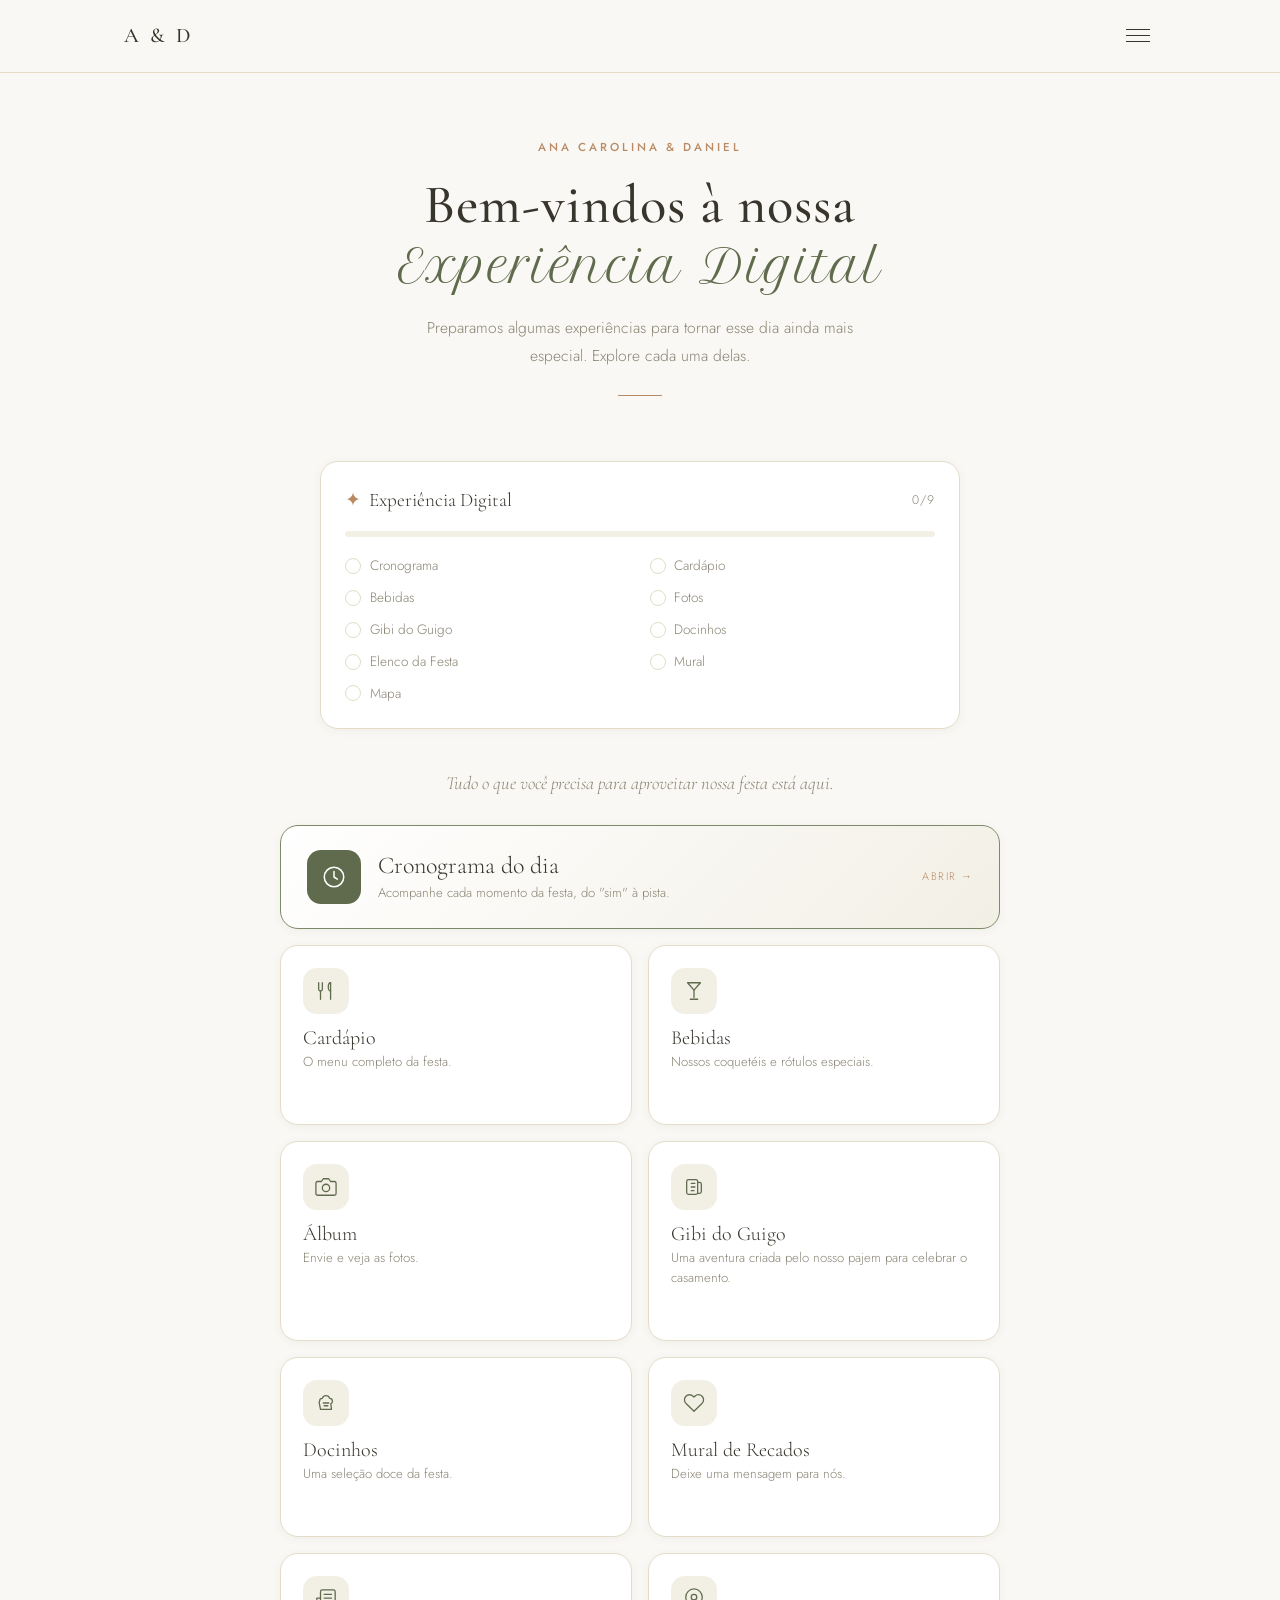
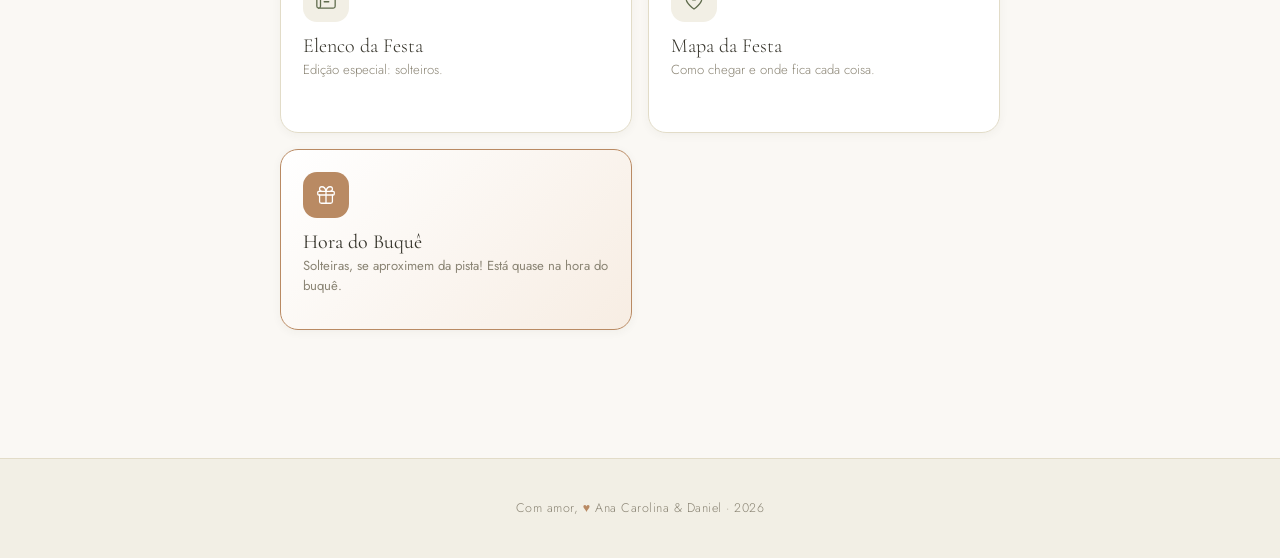
==== commit 51064c4b: "Ajustado gibi" ====
--- a/index.html
+++ b/index.html
@@ -117,7 +117,7 @@
             </span>
             <span class="xp-body">
               <span class="xp-title">Gibi do Guigo</span>
-              <span class="xp-desc">Uma história em páginas criada pelo Guigo.</span>
+              <span class="xp-desc">Uma aventura criada pelo nosso pajem para celebrar o casamento.</span>
             </span>
             <span class="xp-arrow">Abrir &rarr;</span>
           </a>
--- a/css/style.css
+++ b/css/style.css
@@ -831,7 +831,6 @@
   display: grid;
   place-items: center;
   padding: 1rem;
-  perspective: 1400px;
 }
 
 .gibi-viewer img {
@@ -842,47 +841,77 @@
   object-fit: contain;
   border-radius: 16px;
   box-shadow: 0 18px 40px rgba(55, 53, 44, 0.16);
-  transform-origin: left center;
-  transition: transform 0.45s ease;
+  transition: transform 0.28s ease, opacity 0.28s ease;
+}
+
+.gibi-text-slide {
+  width: 100%;
+  max-width: 640px;
+  margin: 0 auto;
+  background: rgba(255, 255, 255, 0.82);
+  border: 1px solid var(--cor-linha);
+  border-radius: 16px;
+  padding: 1.6rem 1.4rem;
+  box-shadow: 0 12px 24px rgba(55, 53, 44, 0.08);
+}
+
+.gibi-text-slide h2 {
+  font-size: clamp(1.4rem, 3vw, 2rem);
+  margin-bottom: 0.8rem;
+  text-align: center;
+}
+
+.gibi-text-slide p {
+  font-size: 1rem;
+  color: var(--cor-texto);
+  line-height: 1.8;
+  text-align: center;
 }
 
 .gibi-viewer.is-turning img {
-  transform: rotateY(-16deg) scale(0.98);
+  transform: scale(0.98);
+  opacity: 0.96;
 }
 
 .gibi-controls {
-  display: flex;
+  display: grid;
+  grid-template-columns: minmax(130px, 1fr) minmax(80px, auto) minmax(130px, 1fr);
   align-items: center;
-  justify-content: center;
+  justify-items: center;
   gap: 0.8rem;
-  flex-wrap: wrap;
 }
 
 .gibi-controls button {
-  border: 1px solid var(--cor-linha);
-  background: var(--cor-branco);
-  color: var(--cor-texto);
+  border: 1px solid var(--cor-verde);
+  background: var(--cor-verde);
+  color: var(--cor-branco);
   border-radius: 999px;
-  padding: 0.7rem 1rem;
+  padding: 0.8rem 1.1rem;
+  width: 100%;
   font: inherit;
+  font-weight: 600;
   cursor: pointer;
-  transition: background 0.2s ease, border-color 0.2s ease;
+  box-shadow: 0 8px 16px rgba(95, 107, 76, 0.16);
+  transition: transform 0.2s ease, background 0.2s ease, box-shadow 0.2s ease;
 }
 
 .gibi-controls button:hover:not(:disabled) {
-  background: var(--cor-bg-alt);
-  border-color: var(--cor-verde);
+  transform: translateY(-1px);
+  background: var(--cor-verde-escuro);
+  box-shadow: 0 10px 18px rgba(95, 107, 76, 0.22);
 }
 
 .gibi-controls button:disabled {
-  opacity: 0.5;
+  opacity: 0.55;
   cursor: not-allowed;
+  transform: none;
+  box-shadow: none;
 }
 
 .gibi-controls span {
   color: var(--cor-texto-claro);
   font-size: 0.95rem;
-  min-width: 70px;
+  min-width: 80px;
   text-align: center;
 }
 
@@ -894,6 +923,29 @@
   .gibi-viewer {
     min-height: 320px;
     padding: 0.7rem;
+  }
+
+  .gibi-controls {
+    gap: 0.6rem;
+    grid-template-columns: 1fr auto 1fr;
+  }
+
+  .gibi-controls button {
+    padding: 0.8rem 1rem;
+  }
+
+  .gibi-controls span {
+    min-width: 64px;
+    font-size: 0.9rem;
+  }
+
+  .gibi-text-slide {
+    padding: 1.2rem 1rem;
+  }
+
+  .gibi-text-slide p {
+    font-size: 0.94rem;
+    line-height: 1.7;
   }
 }
 
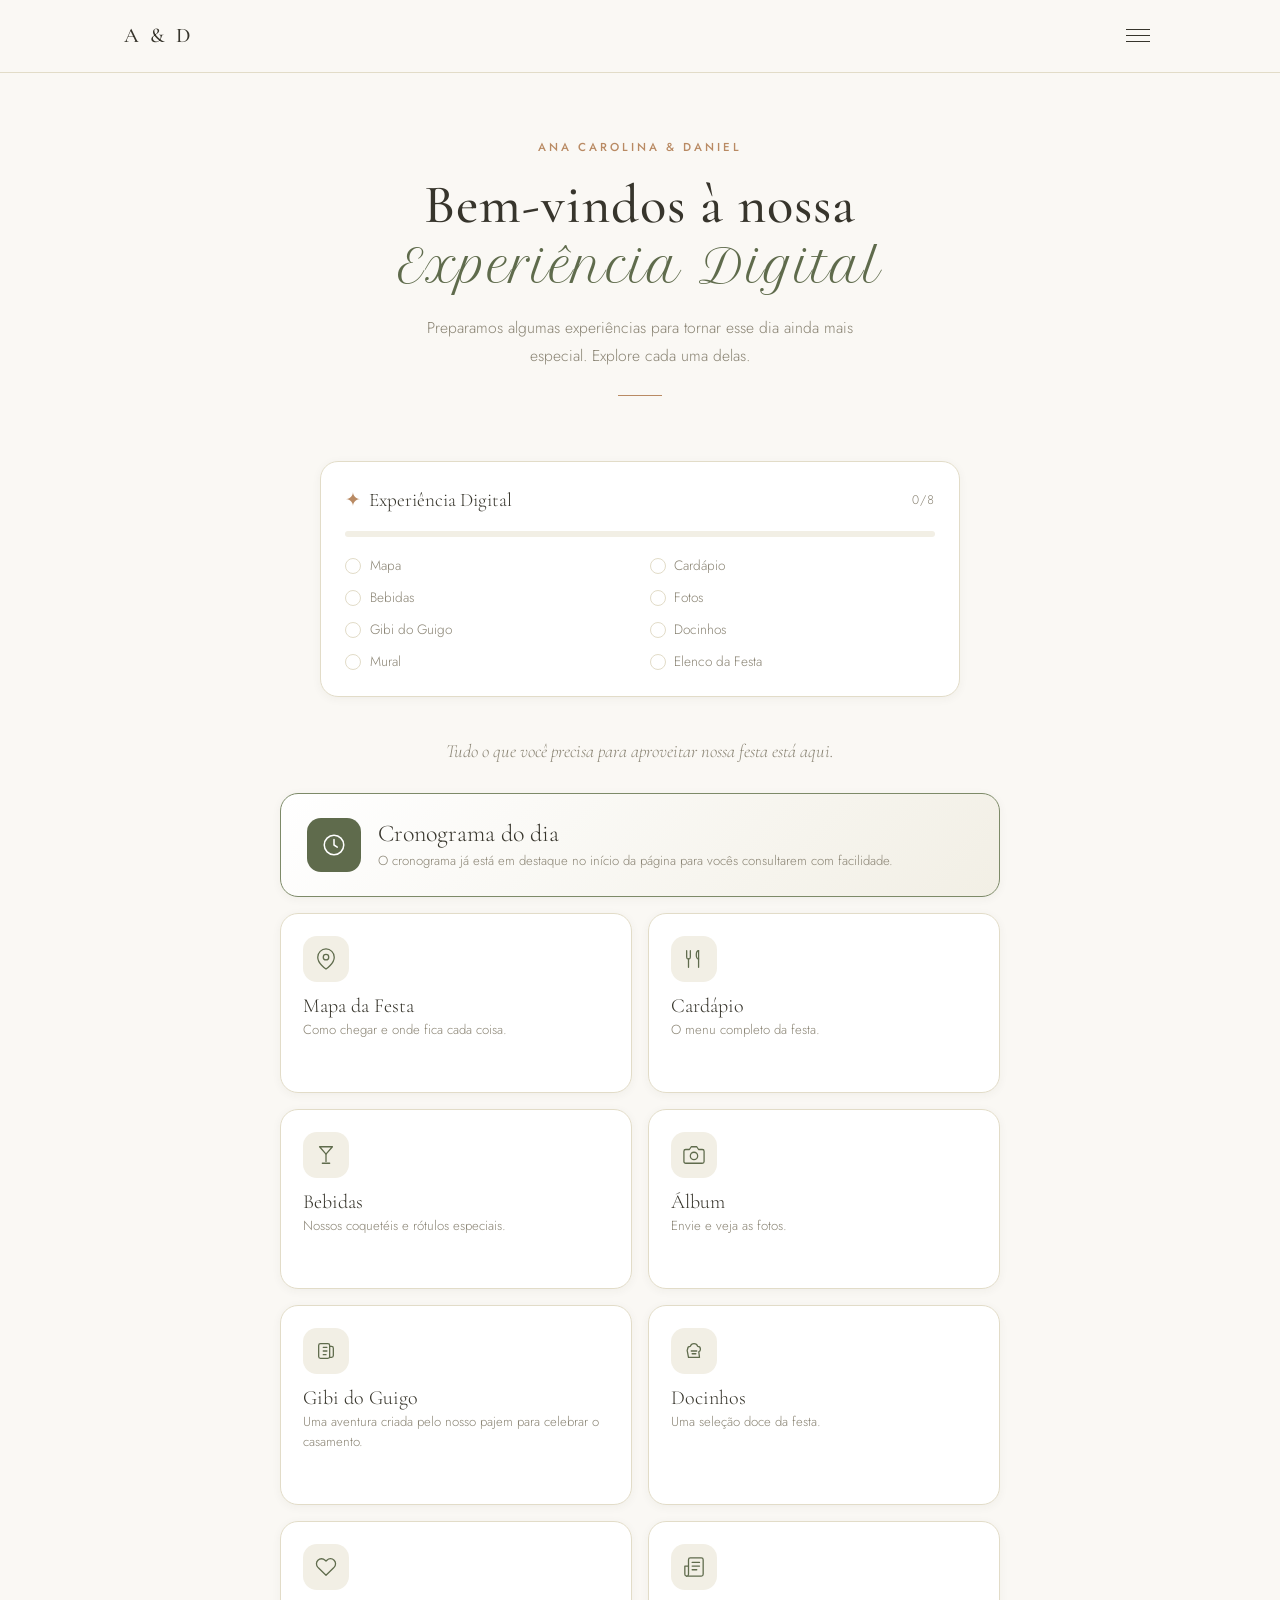
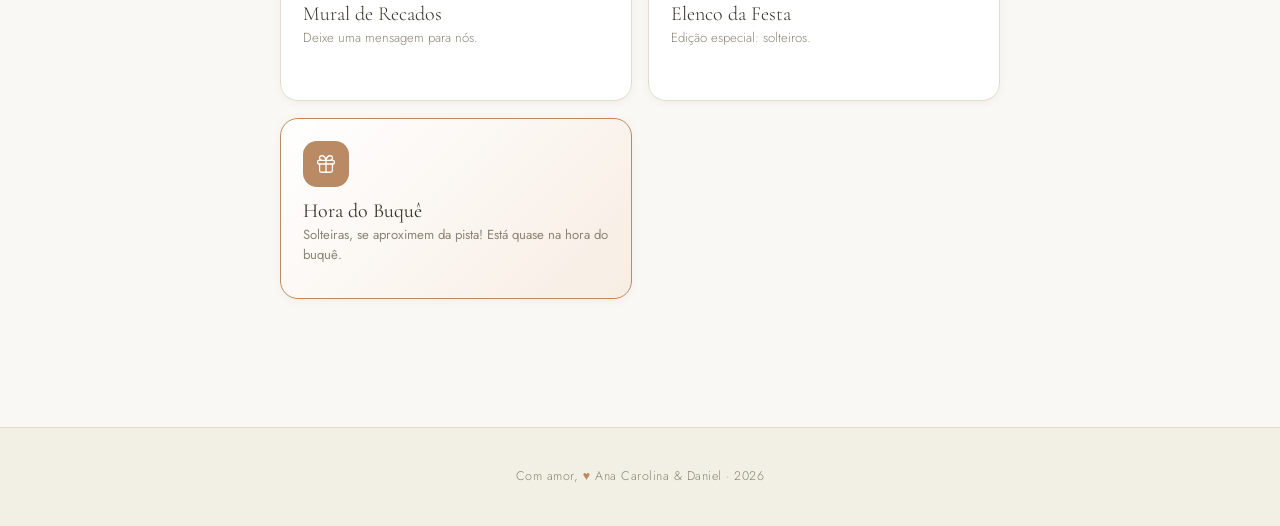
==== commit d9e48b23: "Ajustada ordem" ====
--- a/index.html
+++ b/index.html
@@ -64,21 +64,31 @@
           Tudo o que você precisa para aproveitar nossa festa está aqui.
         </p>
 
-        <!-- Cronograma em destaque (CTA principal) -->
-        <a class="xp-card xp-featured reveal" href="cronograma.html">
+        <!-- Cronograma em destaque (informativo, sem link) -->
+        <div class="xp-card xp-featured reveal">
           <span class="xp-icon">
             <svg viewBox="0 0 24 24" fill="none" stroke="currentColor" stroke-width="1.4" stroke-linecap="round" stroke-linejoin="round"><circle cx="12" cy="12" r="9"/><path d="M12 7v5l3 2"/></svg>
           </span>
           <span class="xp-body">
             <span class="xp-title">Cronograma do dia</span>
-            <span class="xp-desc">Acompanhe cada momento da festa, do "sim" à pista.</span>
+            <span class="xp-desc">O cronograma já está em destaque no início da página para vocês consultarem com facilidade.</span>
           </span>
-          <span class="xp-arrow">Abrir &rarr;</span>
-        </a>
+        </div>
 
         <!-- Grid de experiências -->
         <div class="xp-grid">
-          <a class="xp-card reveal" href="cardapio.html" style="--i:0">
+          <a class="xp-card reveal" href="mapa.html" style="--i:0">
+            <span class="xp-icon">
+              <svg viewBox="0 0 24 24" fill="none" stroke="currentColor" stroke-width="1.4" stroke-linecap="round" stroke-linejoin="round"><path d="M21 10c0 7-9 13-9 13s-9-6-9-13a9 9 0 0 1 18 0z"/><circle cx="12" cy="10" r="3"/></svg>
+            </span>
+            <span class="xp-body">
+              <span class="xp-title">Mapa da Festa</span>
+              <span class="xp-desc">Como chegar e onde fica cada coisa.</span>
+            </span>
+            <span class="xp-arrow">Abrir &rarr;</span>
+          </a>
+
+          <a class="xp-card reveal" href="cardapio.html" style="--i:1">
             <span class="xp-icon">
               <svg viewBox="0 0 24 24" fill="none" stroke="currentColor" stroke-width="1.4" stroke-linecap="round" stroke-linejoin="round"><path d="M4 3v7a2 2 0 0 0 2 2h0a2 2 0 0 0 2-2V3"/><path d="M6 12v9"/><path d="M17 3c-1.5 0-2.5 1.8-2.5 4.5S15.5 12 17 12"/><path d="M17 3v18"/></svg>
             </span>
@@ -89,7 +99,7 @@
             <span class="xp-arrow">Abrir &rarr;</span>
           </a>
 
-          <a class="xp-card reveal" href="drinks.html" style="--i:1">
+          <a class="xp-card reveal" href="drinks.html" style="--i:2">
             <span class="xp-icon">
               <svg viewBox="0 0 24 24" fill="none" stroke="currentColor" stroke-width="1.4" stroke-linecap="round" stroke-linejoin="round"><path d="M5 3h14l-7 8z"/><path d="M12 11v8"/><path d="M8 21h8"/></svg>
             </span>
@@ -100,7 +110,7 @@
             <span class="xp-arrow">Abrir &rarr;</span>
           </a>
 
-          <a class="xp-card reveal" href="album.html" style="--i:2">
+          <a class="xp-card reveal" href="album.html" style="--i:3">
             <span class="xp-icon">
               <svg viewBox="0 0 24 24" fill="none" stroke="currentColor" stroke-width="1.4" stroke-linecap="round" stroke-linejoin="round"><path d="M23 19a2 2 0 0 1-2 2H3a2 2 0 0 1-2-2V8a2 2 0 0 1 2-2h4l2-3h6l2 3h4a2 2 0 0 1 2 2z"/><circle cx="12" cy="13" r="4"/></svg>
             </span>
@@ -111,7 +121,7 @@
             <span class="xp-arrow">Abrir &rarr;</span>
           </a>
 
-          <a class="xp-card reveal" href="gibi.html" style="--i:3">
+          <a class="xp-card reveal" href="gibi.html" style="--i:4">
             <span class="xp-icon">
               <svg viewBox="0 0 24 24" fill="none" stroke="currentColor" stroke-width="1.4" stroke-linecap="round" stroke-linejoin="round"><path d="M6 4h8a2 2 0 0 1 2 2v12a2 2 0 0 1-2 2H6a2 2 0 0 1-2-2V6a2 2 0 0 1 2-2z"/><path d="M16 7h2a2 2 0 0 1 2 2v8a2 2 0 0 1-2 2h-2"/><path d="M9 8h4"/><path d="M9 12h4"/><path d="M9 16h3"/></svg>
             </span>
@@ -122,7 +132,7 @@
             <span class="xp-arrow">Abrir &rarr;</span>
           </a>
 
-          <a class="xp-card reveal" href="docinhos.html" style="--i:4">
+          <a class="xp-card reveal" href="docinhos.html" style="--i:5">
             <span class="xp-icon">
               <svg viewBox="0 0 24 24" fill="none" stroke="currentColor" stroke-width="1.4" stroke-linecap="round" stroke-linejoin="round"><path d="M5 10c0-1.7 1.3-3 3-3 .6-2 2.2-3 4-3s3.4 1 4 3c1.7 0 3 1.3 3 3 0 1.2-.7 2.3-1.8 2.8L18 19H6l-1.2-6.2A3 3 0 0 1 5 10Z"/><path d="M9 12h6"/><path d="M10 15h4"/></svg>
             </span>
@@ -133,7 +143,7 @@
             <span class="xp-arrow">Abrir &rarr;</span>
           </a>
 
-          <a class="xp-card reveal" href="mural.html" style="--i:5">
+          <a class="xp-card reveal" href="mural.html" style="--i:6">
             <span class="xp-icon">
               <svg viewBox="0 0 24 24" fill="none" stroke="currentColor" stroke-width="1.4" stroke-linecap="round" stroke-linejoin="round"><path d="M20.8 4.6a5.5 5.5 0 0 0-7.8 0L12 5.6l-1-1a5.5 5.5 0 0 0-7.8 7.8l1 1L12 21l7.8-7.6 1-1a5.5 5.5 0 0 0 0-7.8z"/></svg>
             </span>
@@ -144,24 +154,13 @@
             <span class="xp-arrow">Abrir &rarr;</span>
           </a>
 
-          <a class="xp-card reveal" href="solteiros.html" style="--i:6">
+          <a class="xp-card reveal" href="solteiros.html" style="--i:7">
             <span class="xp-icon">
               <svg viewBox="0 0 24 24" fill="none" stroke="currentColor" stroke-width="1.4" stroke-linecap="round" stroke-linejoin="round"><path d="M4 22a2 2 0 0 1-2-2v-9h4"/><path d="M6 22h14a2 2 0 0 0 2-2V4a2 2 0 0 0-2-2H8a2 2 0 0 0-2 2v16a2 2 0 0 1-2 2z"/><path d="M10 7h8"/><path d="M10 11h8"/><path d="M10 15h5"/></svg>
             </span>
             <span class="xp-body">
               <span class="xp-title">Elenco da Festa</span>
               <span class="xp-desc">Edição especial: solteiros.</span>
-            </span>
-            <span class="xp-arrow">Abrir &rarr;</span>
-          </a>
-
-          <a class="xp-card reveal" href="mapa.html" style="--i:7">
-            <span class="xp-icon">
-              <svg viewBox="0 0 24 24" fill="none" stroke="currentColor" stroke-width="1.4" stroke-linecap="round" stroke-linejoin="round"><path d="M21 10c0 7-9 13-9 13s-9-6-9-13a9 9 0 0 1 18 0z"/><circle cx="12" cy="10" r="3"/></svg>
-            </span>
-            <span class="xp-body">
-              <span class="xp-title">Mapa da Festa</span>
-              <span class="xp-desc">Como chegar e onde fica cada coisa.</span>
             </span>
             <span class="xp-arrow">Abrir &rarr;</span>
           </a>
--- a/css/style.css
+++ b/css/style.css
@@ -689,7 +689,8 @@
 
 .planta-viewer {
   position: relative;
-  height: 480px;
+  width: 100%;
+  aspect-ratio: 1840 / 1230;
   border: 1px solid var(--cor-linha);
   border-radius: var(--raio-card, 12px);
   overflow: hidden;
@@ -724,10 +725,8 @@
 
 .planta-map-surface {
   position: relative;
-  width: min(100%, calc(100vh * 1840 / 1230));
-  max-width: 100%;
-  max-height: 100%;
-  aspect-ratio: 1840 / 1230;
+  width: 100%;
+  height: 100%;
   overflow: hidden;
 }
 
@@ -753,27 +752,27 @@
 }
 
 .map-pin {
-  width: 1.5rem;
-  height: 1.5rem;
-  border: 1px solid rgba(95, 107, 76, 0.25);
-  border-radius: 999px;
-  background: rgba(255, 255, 255, 0.92);
-  color: var(--cor-verde-escuro);
-  font-size: 0.72rem;
+  width: auto;
+  height: auto;
+  padding: 0;
+  border: 0;
+  border-radius: 0;
+  background: transparent;
+  color: inherit;
+  font-size: 1rem;
   line-height: 1;
-  display: inline-grid;
-  place-items: center;
+  display: inline-flex;
+  align-items: center;
+  justify-content: center;
   cursor: pointer;
-  box-shadow: 0 4px 9px rgba(55, 53, 44, 0.12);
-  transition: transform 0.2s ease, box-shadow 0.2s ease, border-color 0.2s ease;
+  box-shadow: none;
+  transition: transform 0.2s ease;
 }
 
 .map-pin:hover,
 .map-pin:focus-visible,
 .map-pin.is-open {
   transform: scale(1.06);
-  border-color: rgba(95, 107, 76, 0.45);
-  box-shadow: 0 12px 24px rgba(55, 53, 44, 0.16);
 }
 
 .map-pin:focus-visible {
@@ -784,6 +783,11 @@
 .map-emoji {
   display: block;
   line-height: 1;
+  font-size: 0.5em;
+}
+
+.map-pin .map-emoji {
+  font-size: 0.75em;
 }
 
 .planta-controls {
@@ -833,6 +837,10 @@
   padding: 1rem;
 }
 
+.gibi-viewer [hidden] {
+  display: none !important;
+}
+
 .gibi-viewer img {
   display: block;
   width: 100%;
@@ -916,10 +924,6 @@
 }
 
 @media (max-width: 600px) {
-  .planta-viewer {
-    height: 360px;
-  }
-
   .gibi-viewer {
     min-height: 320px;
     padding: 0.7rem;
@@ -1412,3 +1416,101 @@
   opacity: 1;
   transform: translateX(-50%) translateY(0);
 }
+
+body.map-edit-mode .planta-viewer {
+  border-color: var(--cor-verde);
+}
+
+body.map-edit-mode .map-marker {
+  cursor: move;
+  transform: translate(-50%, -50%);
+  z-index: 20;
+}
+
+body.map-edit-mode .map-pin {
+  width: 1.8rem;
+  height: 1.8rem;
+  font-size: 0.9rem;
+  box-shadow: 0 0 0 2px rgba(125, 138, 104, 0.28);
+}
+
+body.map-edit-mode .map-marker::after {
+  content: attr(data-edit-label);
+  position: absolute;
+  top: calc(100% + 6px);
+  left: 50%;
+  transform: translateX(-50%);
+  white-space: nowrap;
+  font-size: 0.66rem;
+  line-height: 1;
+  color: #fff;
+  background: rgba(35, 28, 23, 0.9);
+  border-radius: 999px;
+  padding: 0.25rem 0.42rem;
+  pointer-events: none;
+}
+
+body.map-edit-mode .planta-viewer.editando-marcador {
+  cursor: move;
+}
+
+.map-edit-panel {
+  margin-top: 1rem;
+  text-align: left;
+  border: 1px dashed var(--cor-verde);
+  border-radius: 12px;
+  padding: 0.9rem;
+  background: #f8f5ed;
+}
+
+.map-edit-panel h4 {
+  font-size: 1rem;
+  margin-bottom: 0.3rem;
+}
+
+.map-edit-panel p {
+  color: var(--cor-texto-claro);
+  font-size: 0.85rem;
+  margin-bottom: 0.65rem;
+  line-height: 1.5;
+}
+
+.map-edit-output {
+  width: 100%;
+  border: 1px solid var(--cor-linha);
+  border-radius: 10px;
+  background: var(--cor-branco);
+  color: var(--cor-texto);
+  font: 500 0.78rem/1.5 var(--fonte-sans);
+  padding: 0.6rem 0.65rem;
+  resize: vertical;
+}
+
+.map-edit-actions {
+  margin-top: 0.65rem;
+  display: flex;
+  align-items: center;
+  gap: 0.6rem;
+}
+
+.map-edit-copy {
+  border: 1px solid var(--cor-verde);
+  background: var(--cor-verde);
+  color: var(--cor-branco);
+  border-radius: 999px;
+  padding: 0.45rem 0.9rem;
+  font: inherit;
+  font-size: 0.8rem;
+  font-weight: 500;
+  cursor: pointer;
+}
+
+.map-edit-copy:hover {
+  background: var(--cor-verde-escuro);
+  border-color: var(--cor-verde-escuro);
+}
+
+.map-edit-status {
+  color: var(--cor-verde-escuro);
+  font-size: 0.78rem;
+}
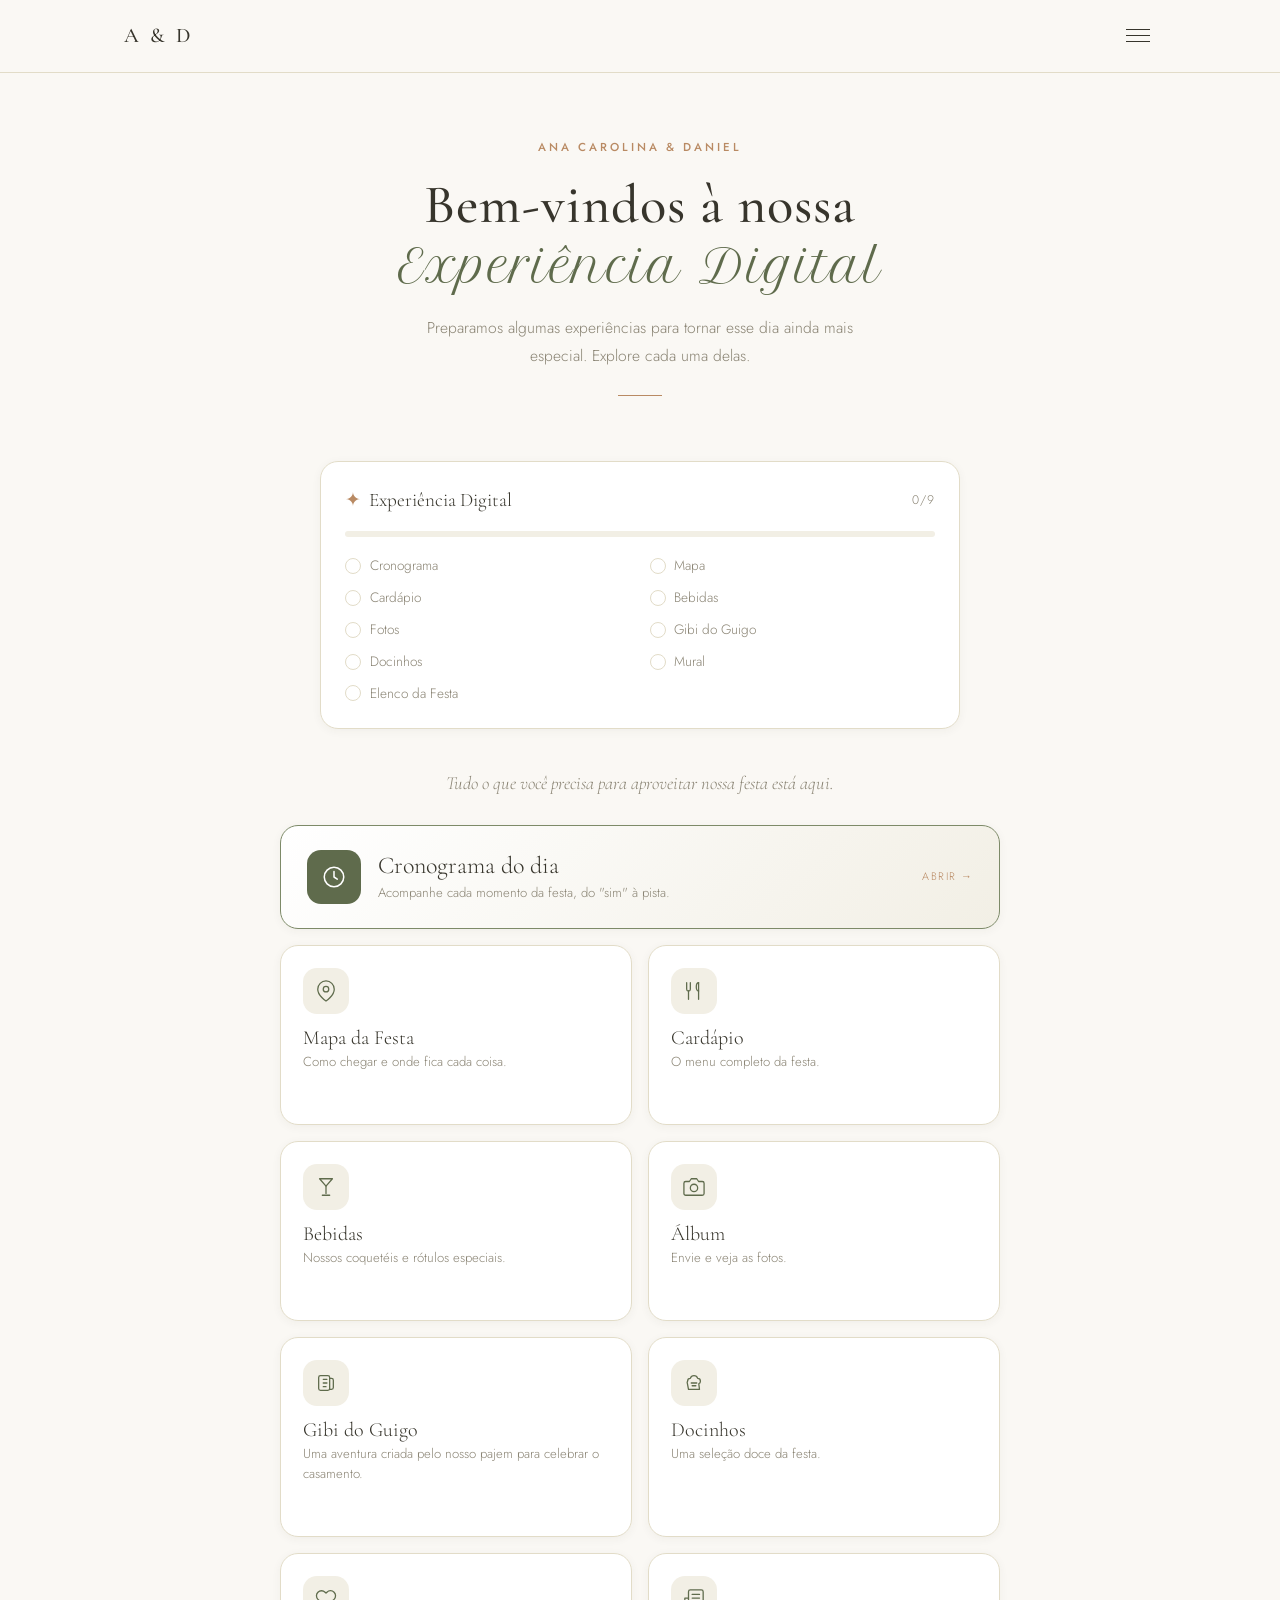
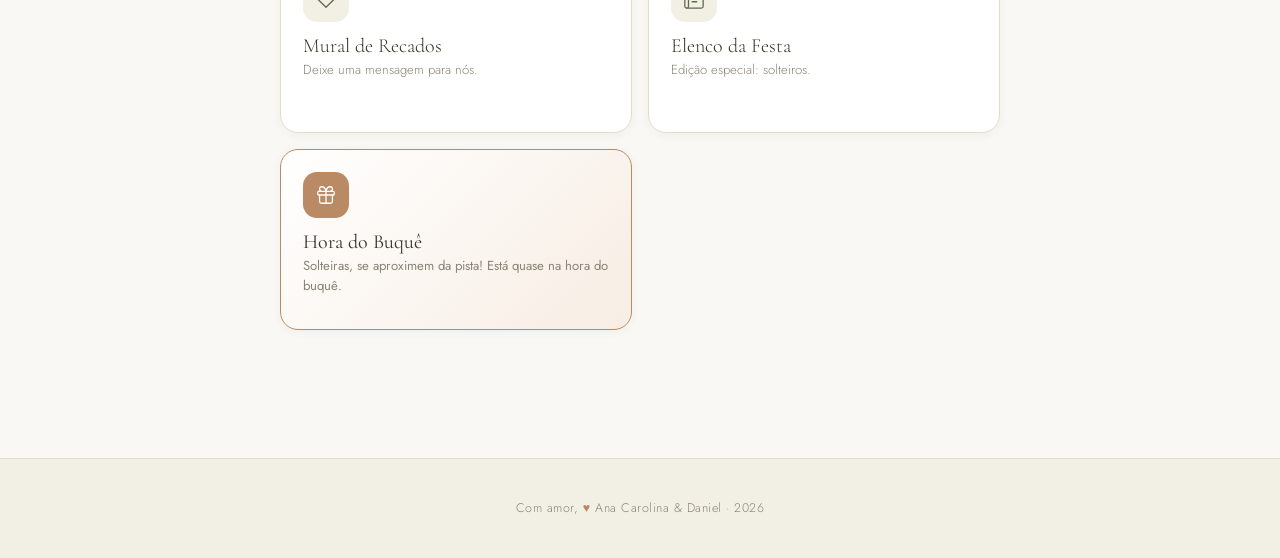
==== commit 852b0bcc: "Ajustada descrição dos marcadores" ====
--- a/index.html
+++ b/index.html
@@ -50,7 +50,7 @@
         <div class="progresso reveal" id="progresso" aria-live="polite">
           <div class="progresso-header">
             <span class="progresso-titulo">Experiência Digital</span>
-            <span class="progresso-contador" id="progresso-contador">0/8</span>
+            <span class="progresso-contador" id="progresso-contador">0/9</span>
           </div>
           <div class="progresso-barra"><span class="progresso-fill" id="progresso-fill"></span></div>
           <ul class="progresso-lista" id="progresso-lista"></ul>
@@ -64,16 +64,17 @@
           Tudo o que você precisa para aproveitar nossa festa está aqui.
         </p>
 
-        <!-- Cronograma em destaque (informativo, sem link) -->
-        <div class="xp-card xp-featured reveal">
+        <!-- Cronograma em destaque (CTA principal) -->
+        <a class="xp-card xp-featured reveal" href="cronograma.html">
           <span class="xp-icon">
             <svg viewBox="0 0 24 24" fill="none" stroke="currentColor" stroke-width="1.4" stroke-linecap="round" stroke-linejoin="round"><circle cx="12" cy="12" r="9"/><path d="M12 7v5l3 2"/></svg>
           </span>
           <span class="xp-body">
             <span class="xp-title">Cronograma do dia</span>
-            <span class="xp-desc">O cronograma já está em destaque no início da página para vocês consultarem com facilidade.</span>
+            <span class="xp-desc">Acompanhe cada momento da festa, do "sim" à pista.</span>
           </span>
-        </div>
+          <span class="xp-arrow">Abrir &rarr;</span>
+        </a>
 
         <!-- Grid de experiências -->
         <div class="xp-grid">
--- a/css/style.css
+++ b/css/style.css
@@ -1383,10 +1383,7 @@
   }
 }
 .map-tooltip {
-  position: absolute;
-  left: 50%;
-  bottom: calc(100% + 10px);
-  transform: translateX(-50%) translateY(4px);
+  display: none;
   background: rgba(35, 28, 23, 0.96);
   color: #fff;
   font-size: 0.72rem;
@@ -1397,24 +1394,16 @@
   max-width: 180px;
   text-align: center;
   pointer-events: none;
-  opacity: 0;
-  transition: opacity 0.2s ease, transform 0.2s ease;
+  margin-top: 0.3rem;
   z-index: 6;
 }
 
 .map-tooltip::after {
-  content: "";
-  position: absolute;
-  top: 100%;
-  left: 50%;
-  transform: translateX(-50%);
-  border: 6px solid transparent;
-  border-top-color: rgba(35, 28, 23, 0.96);
+  content: none;
 }
 
 .map-pin.is-open + .map-tooltip {
-  opacity: 1;
-  transform: translateX(-50%) translateY(0);
+  display: block;
 }
 
 body.map-edit-mode .planta-viewer {
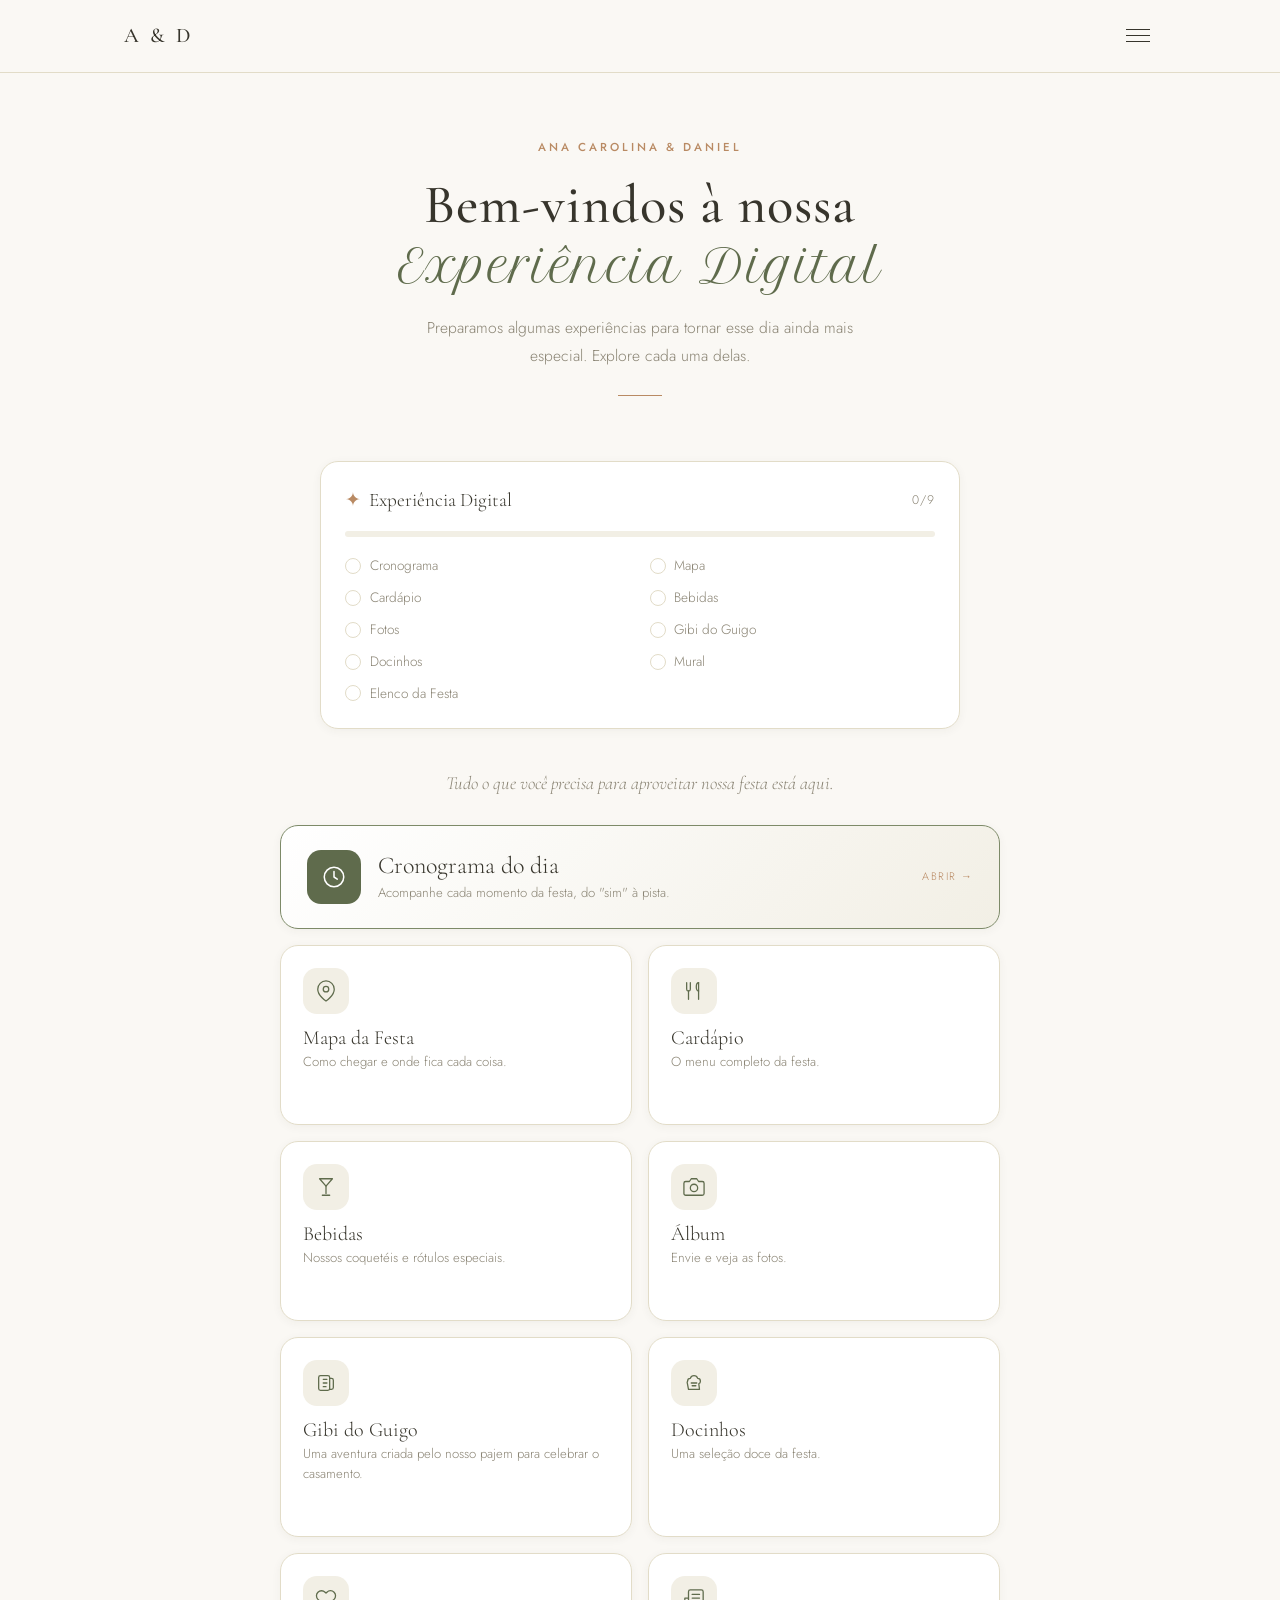
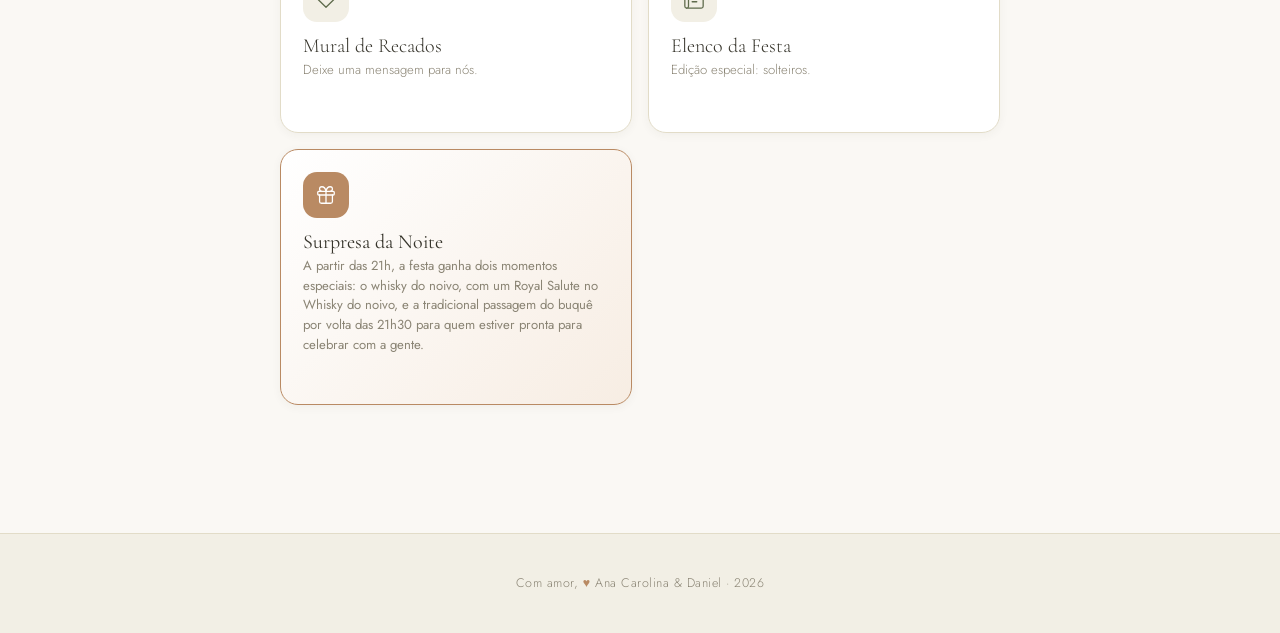
==== commit 704bbe11: "Ajustada surpresa" ====
--- a/index.html
+++ b/index.html
@@ -182,6 +182,17 @@
     </section>
   </main>
 
+  <div class="surpresa-modal" id="surpresa-modal" aria-hidden="true">
+    <div class="surpresa-modal__backdrop" data-close-surpresa></div>
+    <div class="surpresa-modal__content" role="dialog" aria-modal="true" aria-labelledby="surpresa-modal-title">
+      <button class="surpresa-modal__close" type="button" aria-label="Fechar surpresa" data-close-surpresa>×</button>
+      <p class="surpresa-modal__eyebrow">Surpresa liberada</p>
+      <h2 class="surpresa-modal__title" id="surpresa-modal-title">Hora do Whisky</h2>
+      <p class="surpresa-modal__text" id="surpresa-modal-text">No Whisky do noivo, um Royal Salute para marcar o momento.</p>
+      <p class="surpresa-modal__subtext" id="surpresa-modal-subtext">Atenção: este conteúdo é exibido em horário de Brasília.</p>
+    </div>
+  </div>
+
   <footer class="site-footer">
     <p>Com amor, <span class="heart">♥</span> Ana Carolina &amp; Daniel · <span data-ano-atual>2026</span></p>
   </footer>
--- a/css/style.css
+++ b/css/style.css
@@ -459,6 +459,115 @@
   font-style: italic;
 }
 
+.bar-parceiro {
+  max-width: 760px;
+  margin: 1.4rem auto 2rem;
+  padding: 1rem 1.1rem 1.15rem;
+  border: 1px solid var(--cor-linha);
+  border-radius: var(--raio-card);
+  background:
+    linear-gradient(180deg, rgba(255, 255, 255, 0.65), rgba(255, 255, 255, 0.4)),
+    var(--cor-bg-alt);
+  box-shadow: var(--sombra);
+  text-align: center;
+}
+
+.bar-parceiro-titulo {
+  font-size: clamp(1.2rem, 2.2vw, 1.6rem);
+  margin-bottom: 0.4rem;
+}
+
+.bar-parceiro-brand {
+  display: grid;
+  grid-template-columns: minmax(140px, 210px) minmax(200px, 1fr);
+  gap: 0.8rem;
+  align-items: center;
+  justify-content: center;
+  margin-top: 0.85rem;
+}
+
+.bar-parceiro-logo,
+.bar-parceiro-marca {
+  width: 100%;
+  height: 110px;
+  object-fit: contain;
+  object-position: center;
+  padding: 0.35rem;
+  border-radius: 12px;
+  border: 1px solid var(--cor-linha);
+  background: var(--cor-branco);
+}
+
+.bar-parceiro-kicker {
+  text-transform: uppercase;
+  letter-spacing: 1.9px;
+  color: var(--cor-terracota);
+  font-size: 0.68rem;
+  margin-bottom: 0.3rem;
+}
+
+.bar-parceiro-texto {
+  max-width: 62ch;
+  margin: 0 auto;
+  color: var(--cor-texto-claro);
+  font-size: 0.9rem;
+  line-height: 1.65;
+}
+
+.drinks-grupo {
+  margin-top: 2.2rem;
+  border: 1px solid var(--cor-linha);
+  border-radius: var(--raio-card);
+  background: rgba(255, 255, 255, 0.6);
+  padding: 1rem 1rem 1.15rem;
+}
+
+.drinks-grupo:first-of-type {
+  margin-top: 0;
+}
+
+.drinks-grupo-titulo {
+  display: inline-block;
+  text-transform: uppercase;
+  letter-spacing: 1.6px;
+  font-size: 0.82rem;
+  font-weight: 700;
+  margin-bottom: 1.05rem;
+  color: var(--cor-branco);
+  text-align: left;
+  background: var(--cor-verde-escuro);
+  border: 1px solid var(--cor-verde-escuro);
+  border-radius: 999px;
+  padding: 0.35rem 0.8rem;
+}
+
+@media (max-width: 700px) {
+  .bar-parceiro {
+    margin-top: 1rem;
+    padding: 0.95rem;
+  }
+
+  .bar-parceiro-brand {
+    grid-template-columns: 1fr;
+  }
+
+  .bar-parceiro-logo,
+  .bar-parceiro-marca {
+    height: 98px;
+  }
+
+  .drinks-grupo {
+    margin-top: 1.7rem;
+    padding: 0.9rem 0.85rem 1rem;
+  }
+
+  .drinks-grupo-titulo {
+    text-align: center;
+    font-size: 0.75rem;
+    letter-spacing: 1.3px;
+  }
+}
+
 /* ---------- Álbum colaborativo ---------- */
 .album-box {
   text-align: center;
@@ -697,6 +806,8 @@
   background: var(--cor-bg-alt);
   cursor: default;
   touch-action: none;
+  -webkit-user-select: none;
+  user-select: none;
 }
 
 .planta-viewer.pode-arrastar {
@@ -708,13 +819,12 @@
 }
 
 .planta-viewer-track {
-  position: relative;
+  position: absolute;
+  top: 0;
+  left: 0;
   width: 100%;
   height: 100%;
-  display: flex;
-  align-items: center;
-  justify-content: center;
-  transform-origin: center center;
+  transform-origin: 0 0;
   transition: transform 0.15s ease-out;
   will-change: transform;
 }
@@ -1330,6 +1440,85 @@
   color: var(--cor-branco);
 }
 
+/* ---------- Modal da surpresa ---------- */
+body.modal-open {
+  overflow: hidden;
+}
+
+.surpresa-modal {
+  position: fixed;
+  inset: 0;
+  z-index: 1000;
+  display: none;
+  align-items: center;
+  justify-content: center;
+  padding: 1.5rem;
+}
+
+.surpresa-modal.is-open {
+  display: flex;
+}
+
+.surpresa-modal__backdrop {
+  position: absolute;
+  inset: 0;
+  background: rgba(12, 20, 18, 0.7);
+  backdrop-filter: blur(4px);
+}
+
+.surpresa-modal__content {
+  position: relative;
+  z-index: 1;
+  width: min(100%, 560px);
+  background: linear-gradient(135deg, #ffffff 0%, #f8efe6 100%);
+  border: 1px solid var(--cor-terracota);
+  border-radius: 24px;
+  box-shadow: var(--sombra);
+  padding: 2rem 1.75rem 1.75rem;
+  text-align: center;
+}
+
+.surpresa-modal__close {
+  position: absolute;
+  top: 0.8rem;
+  right: 0.8rem;
+  border: 0;
+  background: transparent;
+  color: var(--cor-texto);
+  font-size: 1.6rem;
+  cursor: pointer;
+}
+
+.surpresa-modal__eyebrow {
+  margin: 0 0 0.5rem;
+  font-size: 0.8rem;
+  font-weight: 600;
+  letter-spacing: 0.2em;
+  text-transform: uppercase;
+  color: var(--cor-terracota);
+}
+
+.surpresa-modal__title {
+  margin: 0 0 0.75rem;
+  font-family: var(--font-display);
+  font-size: clamp(1.8rem, 3vw, 2.25rem);
+  color: var(--cor-terracota);
+}
+
+.surpresa-modal__text {
+  margin: 0 auto 0.75rem;
+  max-width: 420px;
+  font-size: 1rem;
+  line-height: 1.7;
+  color: var(--cor-texto);
+}
+
+.surpresa-modal__subtext {
+  margin: 0;
+  font-size: 0.95rem;
+  color: var(--cor-texto-claro);
+}
+
 /* ---------- Docinhos ---------- */
 .docinhos-box {
   max-width: 640px;
